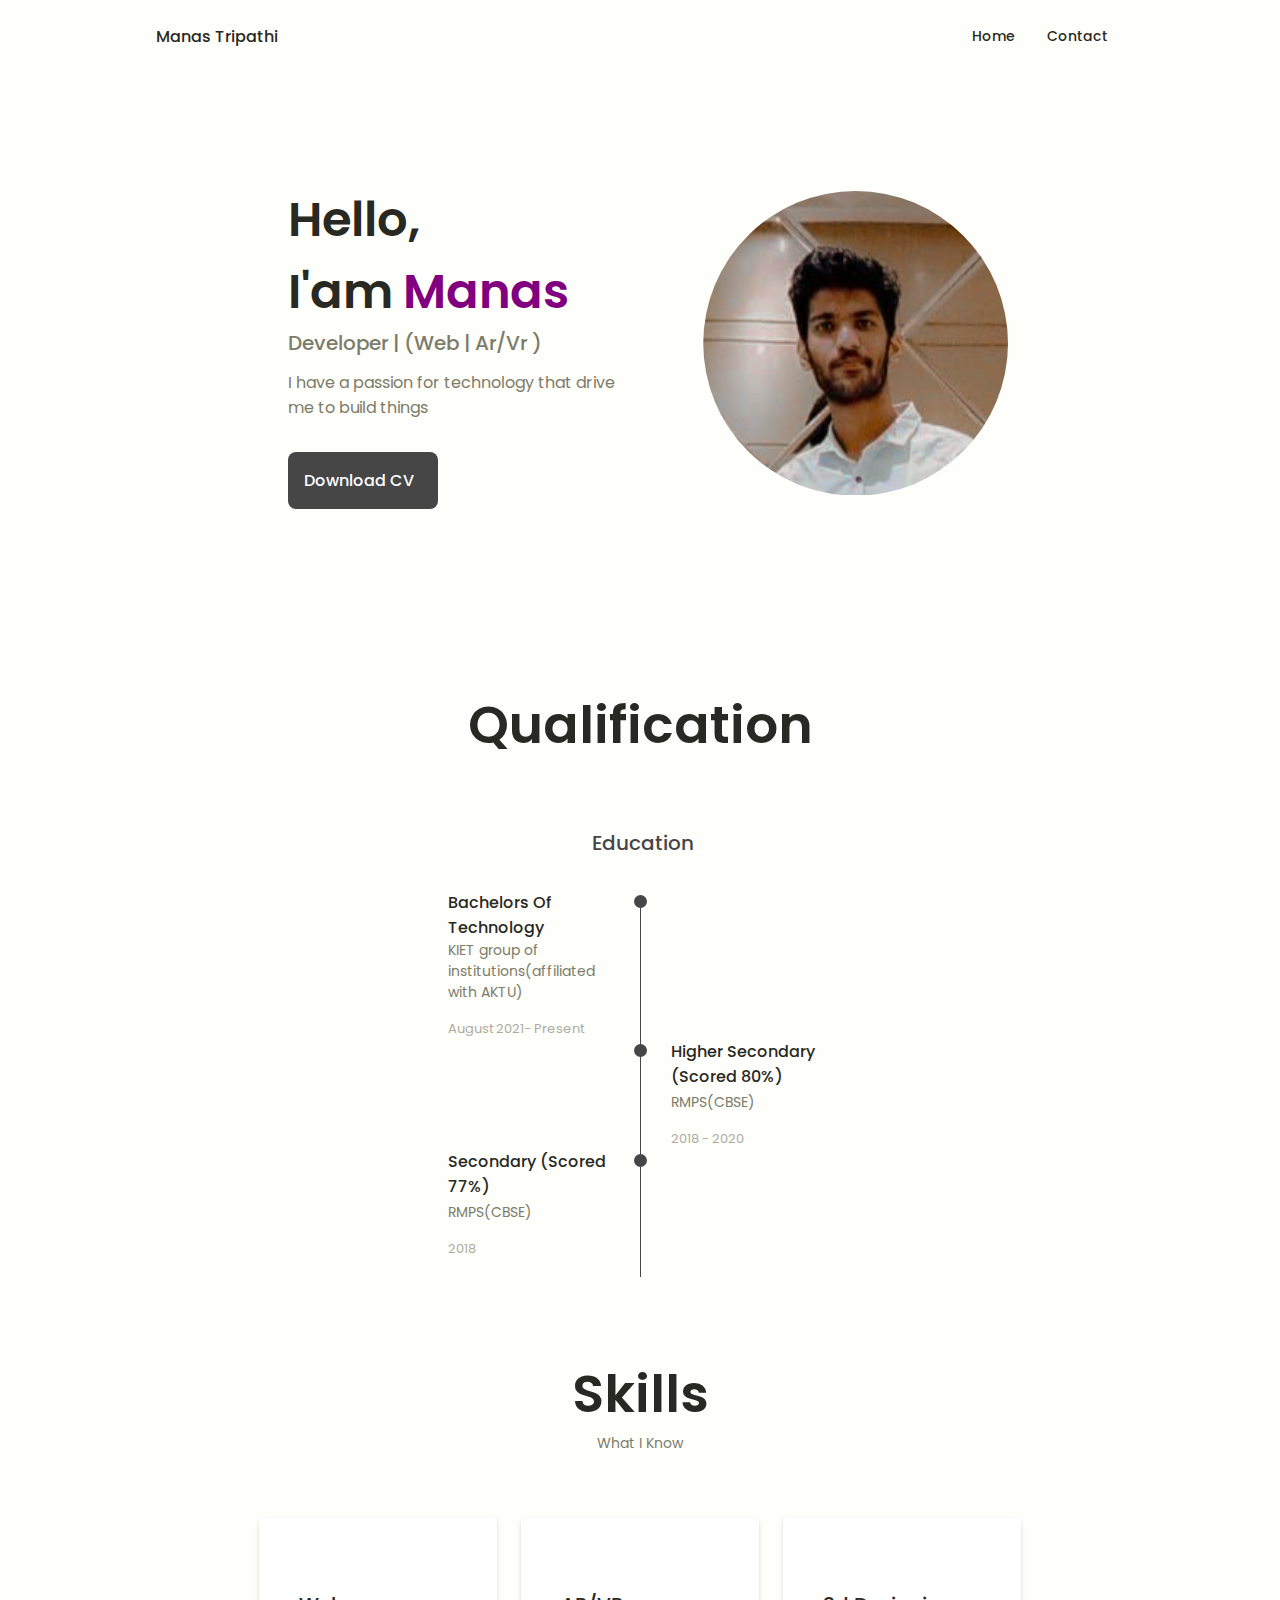
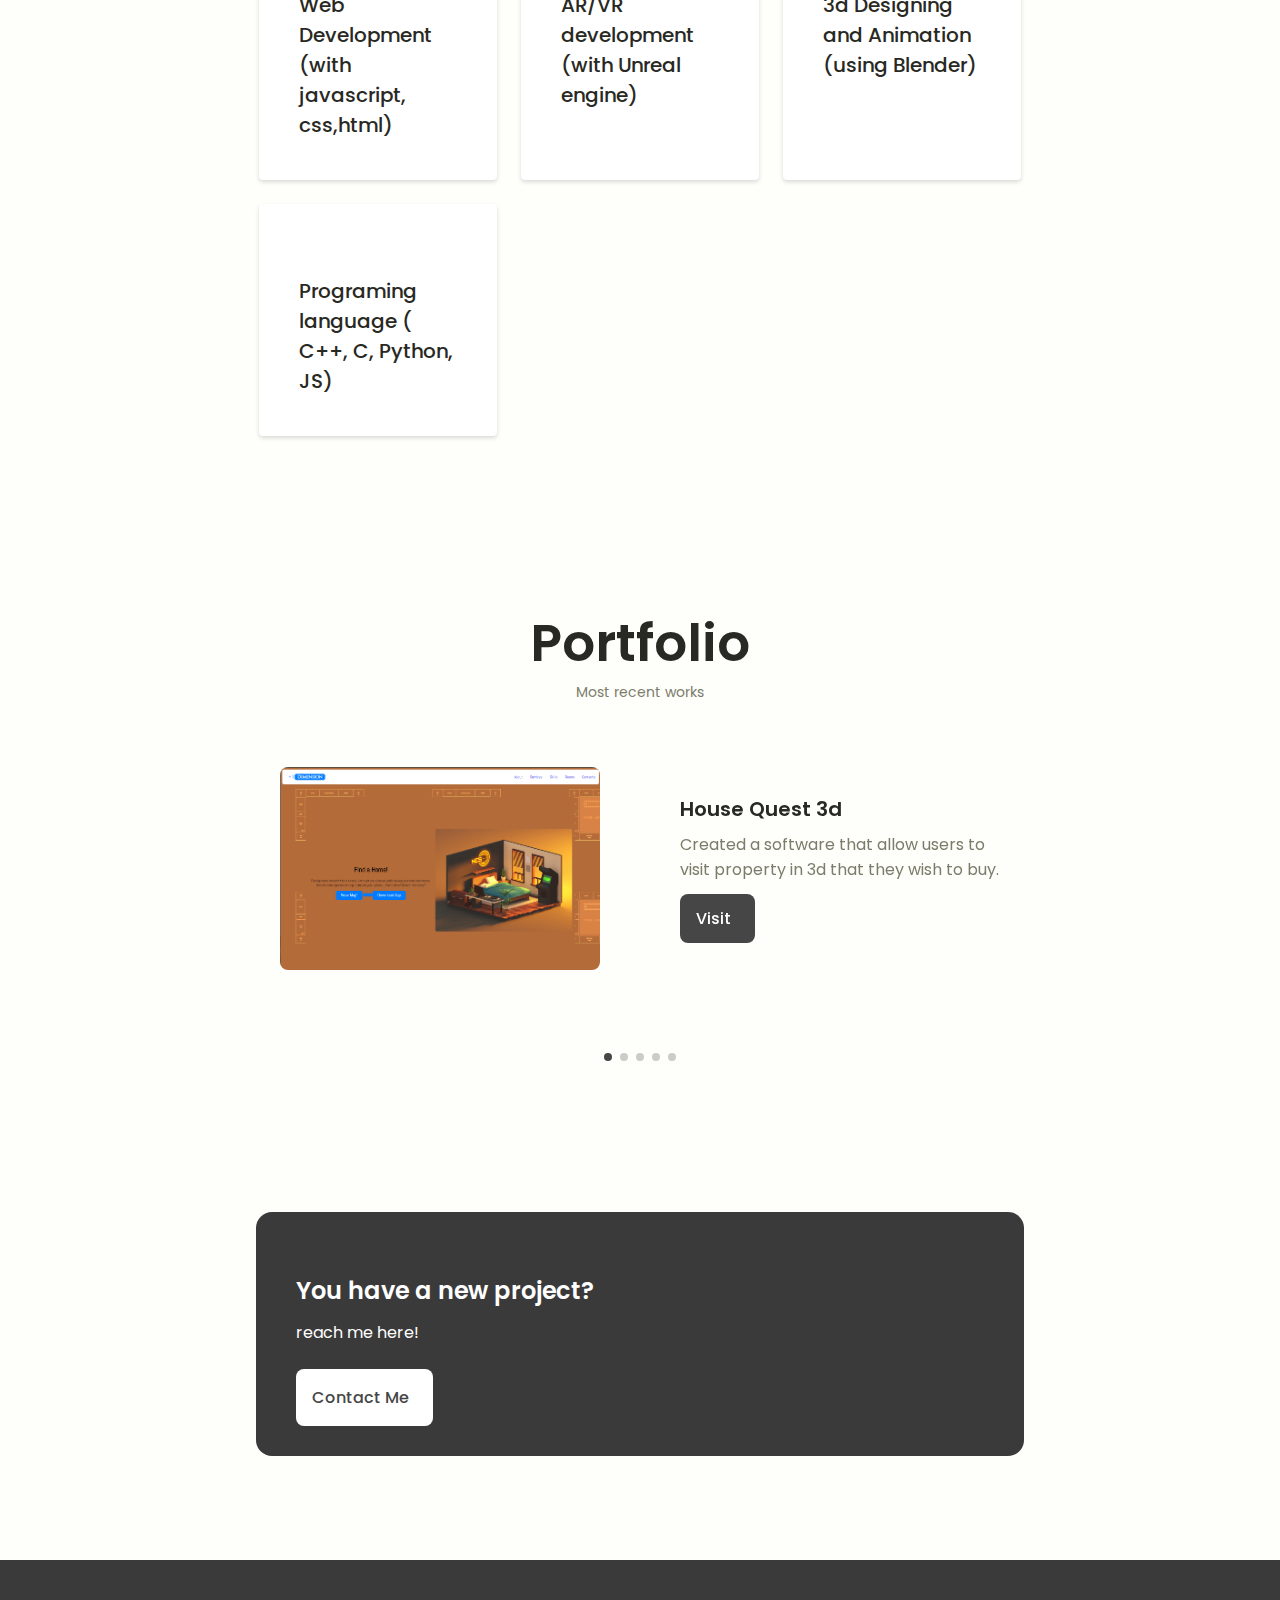
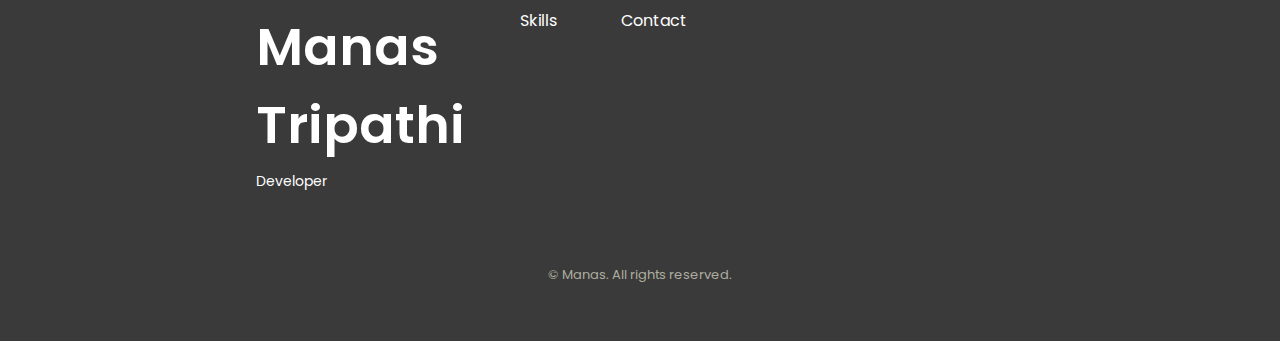
==== src/index.html @ 4e30db66 "Update index.html" ====
<!DOCTYPE html>
    <html lang="en">
    <head>
        <meta charset="UTF-8">
        <meta name="viewport" content="width=device-width, initial-scale=1.0">

        <!--==================== UNICONS ====================-->
        <link rel="stylesheet" href="https://unicons.iconscout.com/release/v4.0.0/css/line.css">
        
        <!--==================== SWIPER CSS ====================-->
        <link rel="stylesheet" href="./packages/css/swiper-bundle.min.css">
        
        <!--==================== CSS ====================-->
        <link rel="stylesheet" href="./packages/css/styles.css">

        <title>Manas </title>
    </head>
    <body>
        <!--==================== HEADER ====================-->
        <header class="header" id="header">
            <nav class="nav container">
                <a href="index.html" class="nav__logo">Manas Tripathi</a>
                <div class="nav__menu" id="nav-menu">
                    <ul class="nav__list grid">
                        <li class="nav__item">
                            <a href="index.html" class="nav__link">
                                <i class="uil uil-estate nav__icon"></i>Home
                            </a>
                        </li>
                        <!-- <li class="nav__item">
                            <a href="about.html" class="nav__link">
                                <i class="uil uil-user nav__icon"></i>About
                            </a>
                        </li> -->
                        <!-- <li class="nav__item">
                            <a href="#skills" class="nav__link">
                                <i class="uil uil-file-alt nav__icon"></i>Skills
                            </a>
                        </li> -->
                          <!-- <li class="nav__item">
                            <a href="index.html#services" class="nav__link">
                                <i class="uil uil-briefcase-alt nav__icon"></i>Skills
                            </a>
                        </li> -->
                        <!-- <li class="nav__item">
                            <a href="portfolio.html" class="nav__link">
                                <i class="uil uil-scenery nav__icon"></i>Portfolio                                
                            </a>
                        </li> -->
                        <li class="nav__item">
                            <a href="contact.html" class="nav__link">
                                <i class="uil uil-message nav__icon"></i>Contact                               
                            </a>
                        </li>
                    </ul>
                    <i class="uil uil-times nav__close" id="nav-close"></i>
                </div>
                <div class="nav__btns">
                    <!-- Theme change button -->

                    <i class="uil uil-moon change-theme" id="theme-button"></i>

                    <div class="nav__toggle" id="nav-toggle">
                        <i class="uil uil-apps"></i>
                    </div>
                </div>
            </nav>
        </header>

        <!--==================== MAIN ====================-->
        <main class="main">
            <!--==================== HOME ====================-->
            <section class="home section" id="home">
                <div class="home__container container grid">
                    <div class="home__content grid">
                        <div class="home__social">
                            <a href="https://in.linkedin.com/in/manastripathi-m" target="_blank" class="home__social-icon">
                                <i class="uil uil-linkedin-alt"></i>
                            </a>
                            <a href="mailto: manastripathi.m@gmail.com" target="_blank" class="home__social-icon">
                                <i class="uil uil-envelopes"></i>
                        
                            </a>
                            <!-- <a href="https://www.github.com" target="_blank" class="home__social-icon">
                                <i class="uil uil-github-alt"></i>
                            </a> -->
                        </div>

                        <div class="home__img">
                            <svg class="home__blob" viewBox="0 0 210 200" xmlns="http://www.w3.org/2000/svg" xmlns:xlink="http://www.w3.org/1999/xlink">
                                <mask id="mask0" mask-type="alpha">
                                    <!-- <path d="M190.312 36.4879C206.582 62.1187 201.309 102.826 182.328 134.186C163.346 165.547 
                                    130.807 187.559 100.226 186.353C69.6454 185.297 41.0228 161.023 21.7403 129.362C2.45775 
                                    97.8511 -7.48481 59.1033 6.67581 34.5279C20.9871 10.1032 59.7028 -0.149132 97.9666 
                                    0.00163737C136.23 0.303176 174.193 10.857 190.312 36.4879Z"/> -->
                             
                             <circle cx="110" cy="100" r="100" fill="black" mask="url(#myMask)" />
                                </mask>
                                <g mask="url(#mask0)">
                                    <path d="M190.312 36.4879C206.582 62.1187 201.309 102.826 182.328 134.186C163.346 
                                    165.547 130.807 187.559 100.226 186.353C69.6454 185.297 41.0228 161.023 21.7403 
                                    129.362C2.45775 97.8511 -7.48481 59.1033 6.67581 34.5279C20.9871 10.1032 59.7028 
                                    -0.149132 97.9666 0.00163737C136.23 0.303176 174.193 10.857 190.312 36.4879Z"/>
                                    <image class="home__blob-img" x="" xlink:href="packages/images/index.png"/>
                                </g>
                            </svg>
                        </div>

                        <div class="home__data">
                            <h1 class="home__title">Hello, <br>I'am <span class="purple">Manas</span> </h1>
                            <h3 class="home__subtitle">Developer | (Web | Ar/Vr )</h3>
                            <p class="home__description"> 
I have a passion for technology that drive me to build things
</p>
                            <!-- <a href="contact.html" class="button button--flex home__button">
                                Contact Me<i class="uil uil-message button__icon"></i>
                            </a> -->

                             <a download="" href="https://drive.google.com/file/d/1LPjIWQvHaZgqdD2-0uBYxpJ3vOvAZEfF/view?usp=sharing" target="_blank"  class="button button--flex">
                                Download CV<i class="uil uil-download-alt button__icon"></i>
                            </a>
                        </div>
                    </div>

                    <div class="home__scroll">
                        <a href="#qualification" class="home__scroll-button button--flex">
                            <!-- <i class="uil uil-mouse-alt home__scroll-mouse"></i> -->
                            <!-- <span class="home__scroll-name">Scroll Down</span> -->
                            <i class="uil uil-arrow-down home__scroll-arrow"></i>
                        </a>
                    </div>
                </div>
            </section>

            
              <!--==================== QUALIFICATION ====================-->
        <section class="qualification__section" id="qualification">
            <h2 class="section__title">Qualification</h2>
            <span class="section__subtitle"></span>

            <div class="qualification__container container">
                <div class="qualification__tabs">
                    <div class="qualification__button button--flex qualification__active" data-target='#education'>
                        <i class="uil uil-graduation-cap qualification__icon"></i>
                        Education
                    </div>

                    <!-- <div class="qualification__button button--flex" data-target="#work">
                        <i class="uil uil-briefcase-alt qualification__icon"></i>
                        Work
                    </div> -->
                </div>

                <div class="qualification__sections">
            <!--==================== QUALIFICATION CONTENT 1 ====================-->
            <div class="qualification__content qualification__active" data-content id="education">
             
               
            <!--==================== QUALIFICATION 3 ====================--> 
            <div class="qualification__data">
                <div>
                    <h3 class="qualification__title">Bachelors Of Technology </h3>
                    <!-- (CGPA 9.04) -->
                    <span class="qualification__subtitle">KIET group of institutions(affiliated with AKTU)</span>
                    <div class="qualification__calendar">
                       <i class="uil uil-calendar-alt"></i>
                       August 2021- Present
                    </div>
                </div>

                <div>
                    <span class="qualification__rounder"></span>
                    <span class="qualification__line"></span>
                </div>
            </div> 

             <!--==================== QUALIFICATION 2 ====================--> 
             <div class="qualification__data">
                <div></div>
                <div>
                   <span class="qualification__rounder"></span>
                   <span class="qualification__line"></span>
                </div>

                <div>
                    <h3 class="qualification__title">Higher Secondary (Scored 80%)</h3>
                    <span class="qualification__subtitle">RMPS(CBSE)</span>
                    <div class="qualification__calendar">
                       <i class="uil uil-calendar-alt"></i>
                       2018 - 2020
                    </div>
                </div>
            </div> 

             
                <!--==================== QUALIFICATION 1 ====================--> 
             <div class="qualification__data">
                 <div>
                     <h3 class="qualification__title">Secondary (Scored 77%)</h3>
                     <span class="qualification__subtitle">RMPS(CBSE)</span>
                     <div class="qualification__calendar">
                        <i class="uil uil-calendar-alt"></i>
                        2018
                     </div>
                 </div>

                 <div>
                     <span class="qualification__rounder"></span>
                     <span class="qualification__line"></span>
                 </div>
             </div>
           


            <!--==================== QUALIFICATION 4 ====================--> 
            <!-- <div class="qualification__data">
                <div></div>
                <div>
                    <span class="qualification__rounder"></span>
                 </div>

                <div>
                    <h3 class="qualification__title">Data Analyst Professional Certification</h3>
                    <span class="qualification__subtitle">Google | Coursera - Online</span>
                    <div class="qualification__calendar">
                       <i class="uil uil-calendar-alt"></i>
                       2021
                    </div>
                </div> -->

                
            </div>
            </div>
            
            <!--==================== QUALIFICATION CONTENT 2 ====================-->
            <!-- <div class="qualification__content" data-content id="work"> -->
             
                <!--==================== QUALIFICATION 1 ====================--> 
                <!-- <div class="qualification__data">
                   <div></div>
                   <div>
                      <span class="qualification__rounder"></span>
                      <span class="qualification__line"></span>
                   </div>
   
                   <div>
                       <h3 class="qualification__title">Website Content Writer</h3>
                       <span class="qualification__subtitle">Arora Broadcasting Pvt. Ltd. - New Delhi</span>
                       <div class="qualification__calendar">
                          <i class="uil uil-calendar-alt"></i>
                          November 2018 - January 2019
                       </div>
                   </div>
               </div> 
             -->
            
                <!--==================== QUALIFICATION 2 ====================--> 
                <!-- <div class="qualification__data">
                    <div>
                        <h3 class="qualification__title">Script Writer/Assistant Writer</h3>
                        <span class="qualification__subtitle"></span>
                        <div class="qualification__calendar">
                           <i class="uil uil-calendar-alt"></i>
                           July 2019 - June 2020
                        </div>
                    </div>
   
                    <div>
                        <span class="qualification__rounder"></span>
                        <span class="qualification__line"></span>
                    </div>
                </div>
                 -->
                <!--==================== QUALIFICATION 3 ====================--> 
                <!-- <div class="qualification__data">
                   <div></div>
                   <div>
                      <span class="qualification__rounder"></span>
                      <span class="qualification__line"></span>
                   </div>
   
                   <div>
                       <h3 class="qualification__title">Creative Writer/ Ast. Creative Head</h3>
                       <span class="qualification__subtitle">Visionary Studioz - Mumbai</span>
                       <div class="qualification__calendar">
                          <i class="uil uil-calendar-alt"></i>
                          April 2019 - June 2019
                       </div>
                   </div>
               </div>  -->
   
               <!--==================== QUALIFICATION 4 ====================--> 
               <!-- <div class="qualification__data">
                   <div>
                       <h3 class="qualification__title">Content Strategist</h3>
                       <span class="qualification__subtitle">Crowdera</span>
                       <div class="qualification__calendar">
                          <i class="uil uil-calendar-alt"></i>
                          2020 - Present
                       </div>
                   </div>
   
                   <div>
                       <span class="qualification__rounder"></span> -->
                       <!-- <span class="qualification__line"></span> -->
                   <!-- </div>
               </div> 
          
               </div> 
             
               </div>
            </div>
        </section> -->
      
        <!--==================== SERVICES ====================-->
        <section class="services section" id="services">
            <h2 class="section__title">Skills</h2>
            <span class="section__subtitle">What I Know</span>

            <div class="services__container container grid">
        <!--==================== SERVICES 1 ====================-->  
        <div class="services__content">
            <div>
                <i class="uil uil-copyright skills__icon"></i>
                <h3 class="services__title">Web Development (with javascript, css,html)<br></h3>
            </div>
            <!-- <span class="button button--flex button--small button--link services__button">
                View more
                <i class="uil uil-arrow-right button__icon"></i>
            </span>

            <div class="services__modal">
                <div class="services__modal-content">
                    <h4 class="services__modal-title">Data Analyst <br></h4>
                    <i class="uil uil-times services__modal-close"></i>

                    <ul class="services__modal-services grid">
                        <li class="services__modal-service">
                            <i class="uil uil-check-circle services__modal-icon"></i>
                            <p>I analize data systems.</p>
                        </li>

                        <li class="services__modal-service">
                            <i class="uil uil-check-circle services__modal-icon"></i>
                            <p>Automating information retrieval.</p>
                        </li>

                        <li class="services__modal-service">
                            <i class="uil uil-check-circle services__modal-icon"></i>
                            <p>Systematically applying statistical and logical techniques.</p>
                        </li>

                        <li class="services__modal-service">
                            <i class="uil uil-check-circle services__modal-icon"></i>
                            <p>Visualizing graphs, charts and preparing reports and dashboards.</p>
                        </li>
                    </ul>
                </div>
            </div> -->
        </div>  
        
        <!--==================== SERVICES 2 ====================--> 
        <div class="services__content">
            <div>
                <i class="uil uil-presentation-play skills__icon"></i>
                <h3 class="services__title">AR/VR development (with Unreal engine)<br> </h3>
            </div>
            <!-- <span class="button button--flex button--small button--link services__button">
                View more
                <i class="uil uil-arrow-right button__icon"></i>
            </span>

            <div class="services__modal">
                <div class="services__modal-content">
                    <h4 class="services__modal-title">Banker<br></h4>
                    <i class="uil uil-times services__modal-close"></i>

                    <ul class="services__modal-services grid">
                        <li class="services__modal-service">
                            <i class="uil uil-check-circle services__modal-icon"></i>
                            <p>Assiting both personal and commercial clients with financial questions and needs.</p>
                        </li>

                        <li class="services__modal-service">
                            <i class="uil uil-check-circle services__modal-icon"></i>
                            <p>Maintain customer acoounts and help resolve disputes.</p>
                        </li>

                        <li class="services__modal-service">
                            <i class="uil uil-check-circle services__modal-icon"></i>
                            <p>Refer customers to loan officers or other financial specialist.</p>
                        </li>

                        <li class="services__modal-service">
                            <i class="uil uil-check-circle services__modal-icon"></i>
                            <p>Systematically applying statistical and logical techniques.</p>
                        </li>
                    </ul>
                </div>
            </div> -->
        </div>  
        <!--==================== SERVICES 3 ====================--> 
        <div class="services__content">
            <div>
                <i class="uil uil-edit skills__icon"></i>
                <h3 class="services__title">3d Designing and Animation (using Blender)<br> </h3>
            </div>
            <!-- <span class="button button--flex button--small button--link services__button">
                View more
                <i class="uil uil-arrow-right button__icon"></i>
            </span>

            <div class="services__modal">
                <div class="services__modal-content">
                    <h4 class="services__modal-title">Banker<br></h4>
                    <i class="uil uil-times services__modal-close"></i>

                    <ul class="services__modal-services grid">
                        <li class="services__modal-service">
                            <i class="uil uil-check-circle services__modal-icon"></i>
                            <p>Assiting both personal and commercial clients with financial questions and needs.</p>
                        </li>

                        <li class="services__modal-service">
                            <i class="uil uil-check-circle services__modal-icon"></i>
                            <p>Maintain customer acoounts and help resolve disputes.</p>
                        </li>

                        <li class="services__modal-service">
                            <i class="uil uil-check-circle services__modal-icon"></i>
                            <p>Refer customers to loan officers or other financial specialist.</p>
                        </li>

                        <li class="services__modal-service">
                            <i class="uil uil-check-circle services__modal-icon"></i>
                            <p>Systematically applying statistical and logical techniques.</p>
                        </li>
                    </ul>
                </div>
            </div> -->
        </div>  
        <!--==================== SERVICES 4 ====================--> 
        <div class="services__content">
            <div>
                <i class="uil uil-analytics skills__icon"></i>
                <h3 class="services__title">Programing language ( C++, C, Python, JS) <br> </h3>
            </div>
            <!-- <span class="button button--flex button--small button--link services__button">
                View more
                <i class="uil uil-arrow-right button__icon"></i>
            </span>

            <div class="services__modal">
                <div class="services__modal-content">
                    <h4 class="services__modal-title">Analytical Skills<br></h4>
                    <i class="uil uil-times services__modal-close"></i>

                    <ul class="services__modal-services grid">
                        <li class="services__modal-service">
                            <i class="uil uil-check-circle services__modal-icon"></i>
                            <p>Assiting both personal and commercial clients with financial questions and needs.</p>
                        </li>

                        <li class="services__modal-service">
                            <i class="uil uil-check-circle services__modal-icon"></i>
                            <p>Maintain customer acoounts and help resolve disputes.</p>
                        </li>

                        <li class="services__modal-service">
                            <i class="uil uil-check-circle services__modal-icon"></i>
                            <p>Refer customers to loan officers or other financial specialist.</p>
                        </li>

                        <li class="services__modal-service">
                            <i class="uil uil-check-circle services__modal-icon"></i>
                            <p>Systematically applying statistical and logical techniques.</p>
                        </li>
                    </ul>
                </div>
            </div> -->
        </div>  
      
       
        </div>
        </section>
        <!--==================== PORTFOLIO ====================-->
        <section class="portfolio section" id="portfolio">

            <h2 class="section__title">Portfolio</h2>
            <span class="section__subtitle">Most recent works</span>

            <div class="portfolio__container container swiper-container">
                <div class="swiper-wrapper">
        <!--==================== PORTFOLIO 1 ====================-->
        
            <div class="portfolio__content grid swiper-slide">
                <img src="./packages/images/portfolio1.jpg" alt="" class="portfolio__img">

                <div class="portfolio_">
                    <h3 class="portfolio__title">House Quest 3d</h3>
                    <p class="portfolio__description">Created a software that allow users to visit property in 3d that they wish to buy.</p>
                    <!-- <a href="portfolio.html#portfolio1" class="button button--flex button--small portfolio__button"> -->
                    <a href="https://plus-one-dimension.web.app/" class="button button--flex button--small portfolio__button">
                        Visit 
                        <i class="uil uil-arrow-right button__icon"></i>
                    </a>
                </div>
            </div>

            <!--==================== PORTFOLIO 2 ====================-->
        
            <div class="portfolio__content grid swiper-slide">
                <img src="./packages/images/portfolio2.png" alt="" class="portfolio__img">

                <div class="portfolio_">
                    <h3 class="portfolio__title">Mega site</h3>
                    <p class="portfolio__description">A E-commerce platform made with react that have all major funtionality.</p>
                    <a href="https://fir-b9562.web.app/" class="button button--flex button--small portfolio__button">
                        Visit
                        <i class="uil uil-arrow-right button__icon"></i>
                    </a>
                </div>
            </div>

            <!--==================== PORTFOLIO 3 ====================-->
        
            <div class="portfolio__content grid swiper-slide">
                <img src="./packages/images/portfolio3.png" alt="" class="portfolio__img">

                <div class="portfolio_">
                    <h3 class="portfolio__title">BirdEye(Drone design)</h3>
                    <p class="portfolio__description">Designed a drone that can detect landmine using lidar technology for army.</p>
                    <!-- <a href="portfolio.html#portfolio3" class="button button--flex button--small portfolio__button">
                        Know more
                        <i class="uil uil-arrow-right button__icon"></i> -->
                    </a>
                </div>
            </div>
                    <!--==================== PORTFOLIO 4 ====================-->
        
            <div class="portfolio__content grid swiper-slide">
                <img src="https://m.gjcdn.net/game-thumbnail/500/884049-crop208_99_1686_930-ra5xehiq-v4.webp" alt="" class="portfolio__img">

                <div class="portfolio_">
                    <h3 class="portfolio__title">Virtual Tour of Mahakumbh</h3>
                    <p class="portfolio__description">Mahakumbh-Odyssey is an Unreal Engine game offering an immersive journey through the vibrant Mahakumbh festival.</p>
                    <a href="https://manastripathi.itch.io/mahakumbh-odyssey" class="button button--flex button--small portfolio__button">
                        Download
                        <i class="uil uil-arrow-right button__icon"></i>
                    </a>
                </div>
            </div>

            <!--==================== PORTFOLIO 5 ====================-->
        
            <div class="portfolio__content grid swiper-slide">
                <img src="./packages/images/portfolio5.png" alt="" class="portfolio__img">

                <div class="portfolio_">
                    <h3 class="portfolio__title">SELECT PREFERENCE(ERP PORTAL)</h3>
                    <p class="portfolio__description">A portal that can be used by institutes to divide work load among teachers and assign them subjects according to their review. </p>
                    <a href="https://selectpreference.web.app/" class="button button--flex button--small portfolio__button">
                        Visit
                        <i class="uil uil-arrow-right button__icon"></i>
                    </a>
                </div>
            </div>

            <!--==================== PORTFOLIO 6 ====================-->
        
            <!-- <div class="portfolio__content grid swiper-slide">
                <img src="https://cdn.apnnews.com/wp-content/themes/blognews/images/logo.png" alt="" class="portfolio__img">

                <div class="portfolio_">
                    <h3 class="portfolio__title">Published & Featured</h3>
                    <p class="portfolio__description"></p>
                    <a href="portfolio.html#portfolio6" class="button button--flex button--small portfolio__button">
                        Know more
                        <i class="uil uil-arrow-right button__icon"></i>
                    </a>
                </div>
            </div>-->

                </div> 

            <!-- add arrows-->
            <div class="swiper-button-next">
                <i class="uil uil-angle-right-b swiper-portfolio-icon"></i>
            </div>

            <div class="swiper-button-prev">
                <i class="uil uil-angle-left-b swiper-portfolio-icon"></i>
            </div>

            <!-- Add Pagination -->
            <div class="swiper-pagination"></div>
            
        
        </div>

        </section>

        <!--==================== PROJECT IN MIND ====================-->
        <section class="project section">

            <div class="project__bg">
                <div class="project__container container grid">
                    <div class="project__data">
                        <h2 class="project__title">You have a new project?</h2>
                        <p class="project__description">reach me here! 
</p>
                        <a href="contact.html" class="button button--flex button--white">Contact Me
                            <i class="uil uil-message project__icon button__icon"></i>
                        </a>
                    </div>
                    <!-- <img src="assets/img/project.png" alt="" class="project__img"> -->
                </div>
            </div>

        </section>


                <!--Add pagination-->
                <div class="swiper-pagination swiper-pagination-testimonial"></div>
            </div>
            </section>

       

    <!--==================== FOOTER ====================-->
    <footer class="footer">
        <div class="footer__bg">
            <div class="footer__container container grid">
                <div>
                    <h1 class="footer__title">Manas Tripathi</h1>
                    <span class="footer__subtitle">Developer</span>
                </div>

                <ul class="footer__links">
                    <li>
                        <a href="index.html#services" class="footer__link">Skills</a>
                    </li>
                    <li>
                        <!-- <a href="#portfolio" class="footer__link">Portfolio</a> -->
                    </li>
                    <li>
                        <a href="contact.html" class="footer__link">Contact</a>
                    </li>
                </ul>

                <div class="footer__socials">
                    <a href="https://www.linkedin.com/in/manastripathi-m/" target="_blank" class="footer__social">
                        <i class="uil uil-linkedin"></i>
                    </a>
                    <a href="" target="_blank" class="footer__social">
                        <i class="uil uil-instagram"></i>
                    </a>
                    <a href="mailto: manastripathi.m@gmail.com" target="_blank" class="footer__social">
                        <i class="uil uil-envelopes"></i>
                    </a>
                </div>
            </div>
            <p class="footer__copy">&#169; Manas. All rights reserved.</p>
        </div>
    </footer>

    <!--==================== SCROLL TOP ====================-->
    <a href="#" class="scrollup" id="scroll-up">
        <i class="uil uil-arrow-up scrollup__icon"></i>
    </a>
    

    <!--==================== SWIPER JS ====================-->
    <script src="./packages/js/swiper-bundle.min.js"></script>

    <!--==================== MAIN JS ====================-->
    <script src="./packages/js/main.js"></script>
</body>

</html>
---- src/packages/css/styles.css ----
/* ==================== GOOGLE FONTS ====================*/
@import url("https://fonts.googleapis.com/css2?family=Poppins:wght@400;500;600&display=swap");

/*==================== VARIABLES CSS ====================*/
:root {
  --header-height: 3rem;

  /*========== Colors ==========*/
  /* Change favorite color */
  --hue-color: 60; /*Purple 250 - Green 142 - Blue 230 - Pink 340*/

  /* HSL color mode */
  /* --first-color: hsl(var(--hue-color), 69%, 61%);
  --first-color-second: hsl(var(--hue-color), 69%, 61%);
  --first-color-alt: hsl(var(--hue-color), 57%, 53%);
  --first-color-lighter: hsl(var(--hue-color), 92%, 85%);
  --title-color: hsl(var(--hue-color), 8%, 15%);
  --text-color: hsl(var(--hue-color), 8%, 45%);
  --text-color-light: hsl(var(--hue-color), 8%, 65%);
  --input-color: hsl(var(--hue-color), 70%, 96%);
  --body-color: hsl(var(--hue-color), 60%, 99%);
  --container-color: #fff;
  --scroll-bar-color: hsl(var(--hue-color), 12%, 90%);
  --scroll-thumb-color: hsl(var(--hue-color), 12%, 80%); */

  --first-color: #464646;
  /* --first-color: #0099ff; */
  --first-color-second: #3a3a3a;
  --first-color-alt: hsl(var(--hue-color), 57%, 53%);
  --first-color-lighter: hsl(var(--hue-color), 92%, 85%);
  --title-color: hsl(var(--hue-color), 8%, 15%);
  --text-color: hsl(var(--hue-color), 8%, 45%);
  --text-color-light: hsl(var(--hue-color), 8%, 65%);
  --input-color: hsl(var(--hue-color), 70%, 96%);
  --body-color: hsl(var(--hue-color), 60%, 99%);
  --container-color: #fff;
  --scroll-bar-color: hsl(var(--hue-color), 12%, 90%);
  --scroll-thumb-color: hsl(var(--hue-color), 12%, 80%);

  /*========== Font and typography ==========*/
  --body-font: "Poppins", sans-serif;

  /* .5rem = 8px, 1rem = 16px, 1.5rem = 24px ... */
  --big-font-size: 2rem;
  --h1-font-size: 1.5rem;
  --h2-font-size: 1.25rem;
  --h3-font-size: 1.125rem;
  --normal-font-size: 0.938rem;
  --small-font-size: 0.813rem;
  --smaller-font-size: 0.75rem;

  /*========== Font weight ==========*/
  --font-medium: 500;
  --font-semi-bold: 600;

  /*========== Margenes Bottom ==========*/
  /* .25rem = 4px, .5rem = 8px, .75rem = 12px ... */
  --mb-0-25: 0.25rem;
  --mb-0-5: 0.5rem;
  --mb-0-75: 0.75rem;
  --mb-1: 1rem;
  --mb-1-5: 1.5rem;
  --mb-2: 2rem;
  --mb-2-5: 2.5rem;
  --mb-3: 3rem;

  /*========== z index ==========*/
  --z-tooltip: 10;
  --z-fixed: 100;
  --z-modal: 1000;
}

/* Font size for large devices */
@media screen and (min-width: 968px) {
  :root {
    --big-font-size: 3rem;
    --h1-font-size: 3.25rem;
    --h2-font-size: 1.5rem;
    --h3-font-size: 1.25rem;
    --normal-font-size: 1rem;
    --small-font-size: 0.875rem;
    --smaller-font-size: 0.813rem;
  }
}

/*========== Variables Dark theme ==========*/
body.dark-theme {
  /* HSL color mode */
  --first-color-second: hsl(var(--hue-color), 30%, 8%);
  --title-color: hsl(var(--hue-color), 8%, 95%);
  --text-color: hsl(var(--hue-color), 8%, 45%);
  --text-color-light: hsl(var(--hue-color), 8%, 75%);
  --input-color: hsl(var(--hue-color), 29%, 16%);
  --body-color: hsl(var(--hue-color), 28%, 12%);
  --container-color: hsl(var(--hue-color), 29%, 16%);
  --scroll-bar-color: hsl(var(--hue-color), 12%, 48%);
  --scroll-thumb-color: hsl(var(--hue-color), 12%, 36%);
}

/*========== Button Dark/Light ==========*/
.nav__btns {
  display: flex;
  align-items: center;
}

.change-theme {
  font-size: 1.25rem;
  color: var(--title-color);
  margin-right: var(--mb-1);
  cursor: pointer;
}

.change-theme:hover {
  color: var(--first-color);
}

/*==================== BASE ====================*/

* {
  box-sizing: border-box;
  padding: 0;
  margin: 0;
}

html {
  scroll-behavior: smooth;
}

body {
  margin: 0 0 var(--header-height) 0;
  font-family: var(--body-font);
  font-size: var(--normal-font-size);
  background-color: var(--body-color);
  color: var(--text-color);
}

h1,
h2,
h3,
h4 {
  color: var(--title-color);
  font-weight: var(--font-semi-bold);
}

ul {
  list-style: none;
}

a {
  text-decoration: none;
}

img {
  width: 100%;
  height: auto;
}

/*==================== REUSABLE CSS CLASSES ====================*/
.section {
  padding: 2rem 0 4rem;
  margin-bottom: 40px;
}

.section__title {
  font-size: var(--h1-font-size);
}

.section__subtitle {
  display: block;
  font-size: var(--small-font-size);
  margin-bottom: var(--mb-2);
}

.section__title,
.section__subtitle {
  text-align: center;
}

/*==================== LAYOUT ====================*/

.container {
  max-width: 768px;
  margin-left: var(--mb-1-5);
  margin-right: var(--mb-1-5);
}

.grid {
  display: grid;
  gap: 1.5rem;
}

.header {
  width: 100%;
  position: fixed;
  bottom: 0;
  left: 0;
  z-index: var(--z-fixed);
  background-color: var(--body-color);
}

/*==================== NAV ====================*/
.nav {
  max-width: 968px;
  height: var(--header-height);
  display: flex;
  justify-content: space-between;
  align-items: center;
}

.nav__logo,
.nav__toggle {
  color: var(--title-color);
  font-weight: var(--font-medium);
}

.nav__logo:hover {
  color: var(--first-color);
}

.nav__toggle {
  font-size: 1.1rem;
  cursor: pointer;
}

.nav__toggle:hover {
  color: var(--first-color);
}

@media screen and (max-width: 767px) {
  .nav__menu {
    position: fixed;
    bottom: -100%;
    left: 0;
    width: 100%;
    background-color: var(--body-color);
    padding: 2rem 1.5rem 4rem;
    box-shadow: 0 -1px 4px rgba(0, 0, 0, 0.15);
    border-radius: 1.5rem 1.5rem 0 0;
    transition: 0.3s;
  }
}

.nav__list {
  grid-template-columns: repeat(3, 1fr);
  gap: 2rem;
}
.nav__link {
  display: flex;
  flex-direction: column;
  align-items: center;
  font-size: var(--small-font-size);
  color: var(--title-color);
  font-weight: var(--font-medium);
}

.nav__link:hover {
  color: var(--first-color);
}

.nav__icon {
  font-size: 1.2rem;
}

.nav__close {
  position: absolute;
  right: 1.3rem;
  bottom: 0.5rem;
  font-size: 1.5rem;
  cursor: pointer;
  color: var(--first-color);
}

.nav__close:hover {
  color: var(--first-color-alt);
}

/* show menu */
.show-menu {
  bottom: 0;
}

/* Active link */
.active-link {
  color: var(--first-color);
}

/* Change background header */
.scroll-header {
  box-shadow: 0 -1px 4px rgba(0, 0, 0, 0.15);
}

/*==================== HOME ====================*/

.home__container {
  gap: 1rem;
}

.home__content {
  grid-template-columns: 0.5fr 3fr;
  padding-top: 3.5rem;
  align-items: center;
}

.home__social {
  display: grid;
  grid-template-columns: max-content;
  row-gap: 1rem;
}

.home__social-icon {
  font-size: 1.25rem;
  color: var(--first-color);
}

.home__social-icon:hover {
  color: var(--first-color-alt);
}

.home__blob {
  width: 200px;
  fill: var(--first-color);
}

.home__blob-img {
  width: 220px;
}

.home__data {
  grid-column: 1/3;
}

.home__title {
  font-size: var(--big-font-size);
}

.home__subtitle {
  font-size: var(--h3-font-size);
  color: var(--text-color);
  font-weight: var(--font-medium);
  margin-bottom: var(--mb-0-75);
}

.home__description {
  margin-bottom: var(--mb-2);
}

.home__scroll {
  display: none;
}

.home__scroll-button {
  color: var(--first-color);
  transition: 0.3s;
}

.home__scroll-button:hover {
  transform: translateY(0.25rem);
}

.home__scroll-mouse {
  font-size: 2rem;
}

.home__scroll-name {
  font-size: var(--small-font-size);
  color: var(--title-color);
  font-weight: var(--font-medium);
  margin-right: var(--mb-0-25);
}

.home__scroll-arrow {
  font-size: 1.25rem;
}
/*==================== BUTTONS ====================*/

.button {
  display: inline-block;
  background-color: var(--first-color);
  color: #ffff;
  padding: 1rem;
  border-radius: 0.5rem;
  font-weight: var(--font-medium);
}

.button:hover {
  background-color: var(--first-color-alt);
}

.button__icon {
  font-size: 1.2rem;
  margin-left: var(--mb-0-5);
  transition: 0.3s;
}

.button--white {
  background-color: #fff;
  color: var(--first-color);
}

.button--white:hover {
  background-color: #fff;
}

.button--flex {
  display: inline-flex;
  align-items: center;
  transition: 0.3s;
}

.button--small {
  padding: 0.75rem 1rem;
}

.button--link {
  padding: 0;
  background-color: transparent;
  color: var(--first-color);
}

.button--link:hover {
  background-color: transparent;
  color: var(--first-color-alt);
}

/*==================== ABOUT ====================*/
.about__img {
  margin: 40px;
  width: 200px;
  border-radius: 0.5rem;
  justify-self: center;
  align-items: center;
}

.custom__img {
  width: 200px;
  float: left;
  border-radius: 10px;
  margin: auto 40px;
}

.about_mixologist {
  font-size: large;
}
.about__vid {
  /* margin: 40px; */
  margin: 20px 20px auto auto;
  /* width: 200px; */
  border-radius: 0.5rem;
  /* justify-self: center;
  align-items: center; */
}

.about__description {
  text-align: center;
  margin-bottom: var(--mb-2-5);
  padding-left: 60px;
}

.about__info {
  display: flex;
  justify-content: space-evenly;
  margin-bottom: var(--mb-2-5);
}

.about__info-title {
  font-size: var(--h2-font-size);
  font-weight: var(--font-semi-bold);
  color: var(--title-color);
}

.about__info-name {
  font-size: var(--smaller-font-size);
}

.about__info-title,
.about__info-name {
  display: block;
  text-align: center;
}

.about__buttons {
  display: flex;
  justify-content: center;
}

/*==================== SKILLS ====================*/

.skills__container {
  row-gap: 0;
}

.skills__header {
  display: flex;
  align-items: center;
  margin-bottom: var(--mb-2-5);
  cursor: pointer;
}

.skills__icon,
.skills__arrow {
  font-size: 2rem;
  color: var(--first-color);
}

.skills__icon {
  margin-right: var(--mb-0-75);
}

.skills__title {
  font-size: var(--h3-font-size);
}

.skills__subtitle {
  font-size: var(--small-font-size);
  color: var(--text-color-light);
}

.skills__arrow {
  margin-left: auto;
  transition: 0.4s;
}

.skills__list {
  row-gap: 1.5rem;
  padding-left: 2.7rem;
}

.skills__titles {
  display: flex;
  justify-content: space-between;
  margin-bottom: var(--mb-0-5);
}

.skills__name {
  font-size: var(--normal-font-size);
  font-weight: var(--font-medium);
}

.skills__bar,
.skills__percentage {
  height: 5px;
  border-radius: 0.25rem;
}

.skills__bar {
  background-color: var(--first-color-lighter);
}

.skills__percentage {
  display: block;
  background-color: var(--first-color);
}

.skills__html {
  width: 90%;
}

.skills__css {
  width: 80%;
}

.skills__js {
  width: 60%;
}

.skills__wordpress {
  width: 70%;
}

.skills__python {
  width: 60%;
}

.skills__tab {
  width: 70%;
}

.skills__sql {
  width: 50%;
}

.skills__google {
  width: 70%;
}

.skills__bank {
  width: 80%;
}

.skills__google {
  width: 70%;
}

.skills__counter {
  width: 80%;
}

.skills__office {
  width: 90%;
}

.skills__close .skills__list {
  height: 0;
  overflow: hidden;
}

.skills__open .skills__list {
  height: max-content;
  margin-bottom: var(--mb-2-5);
}

.skills__open .skills__arrow {
  transform: rotate(-180deg);
}

/*==================== QUALIFICATION ====================*/
.qualification__tabs {
  display: flex;
  justify-content: space-evenly;
  margin-bottom: var(--mb-2);
}

.qualification__button {
  font-size: var(--h3-font-size);
  font-weight: var(--font-medium);
  cursor: pointer;
}

.qualification__button:hover {
  color: var(--first-color);
}

.qualification__icon {
  font-size: 1.8rem;
  margin-right: var(--mb-0-25);
}

.qualification__data {
  display: grid;
  grid-template-columns: 1fr max-content 1fr;
  column-gap: 1.5rem;
}

.qualification__title {
  font-size: var(--normal-font-size);
  font-weight: var(--font-medium);
}

.qualification__subtitle {
  display: inline-block;
  font-size: var(--small-font-size);
  margin-bottom: var(--mb-1);
}

.qualification__calendar {
  font-size: var(--smaller-font-size);
  color: var(--text-color-light);
  /* margin-bottom: var(--mb-1) */
}

.qualification__rounder {
  display: inline-block;
  width: 13px;
  height: 13px;
  background-color: var(--first-color);
  border-radius: 50%;
}

.qualification__line {
  display: block;
  width: 1px;
  height: 100%;
  background-color: var(--first-color);
  transform: translate(6px, -7px);
}

.qualification__content[data-content] {
  display: none;
}

.qualification__active[data-content] {
  display: block;
}

.qualification__button.qualification__active {
  color: var(--first-color);
}

/*==================== SERVICES ====================*/
.services__container {
  gap: 1.5rem;
  grid-template-columns: repeat(2, 1fr);
}

.services__content {
  position: relative;
  background-color: var(--container-color);
  /* padding: 3.5rem 0.5rem 1.25rem 1.5rem; */
  border-radius: 0.25rem;
  box-shadow: 0 2px 4px rgba(0, 0, 0, 0.15);
  transition: 0.3s;
}

.services__content:hover {
  box-shadow: 0 4px 8px rgba(0, 0, 0, 0.3);
}

.services__icon {
  display: block;
  font-size: 1.5rem;
  color: var(--first-color);
  margin-bottom: var(--mb-1);
}

.services__title {
  font-size: var(--h3-font-size);
  margin-bottom: var(--mb-1);
  font-weight: var(--font-medium);
}

.services__button {
  cursor: pointer;
  font-size: var(--small-font-size);
}

.services__button:hover .button__icon {
  transform: translateX(0.25rem);
}

.services__modal {
  position: fixed;
  top: 0;
  left: 0;
  right: 0;
  bottom: 0;
  background-color: rgba(0, 0, 0, 0.5);
  display: flex;
  align-items: center;
  justify-content: center;
  padding: 0 1rem;
  z-index: var(--z-modal);
  opacity: 0;
  visibility: hidden;
  transition: 0.3s;
}

.services__modal-content {
  position: relative;
  background-color: var(--container-color);
  padding: 1.5rem;
  border-radius: 0.5rem;
}

.services__modal-services {
  row-gap: 1rem;
}

.services__modal-service {
  display: flex;
}

.services__modal-title {
  font-size: var(--h3-font-size);
  font-weight: var(--font-medium);
  margin-bottom: var(--mb-1-5);
}

.services__modal-close {
  position: absolute;
  top: 1rem;
  right: 1rem;
  font-size: 1.5rem;
  color: var(--first-color);
  cursor: pointer;
}

.services__modal-icon {
  color: var(--first-color);
  margin-right: var(--mb-0-25);
}

/* Active Modal */
.active-modal {
  opacity: 1;
  visibility: visible;
}

/*==================== PORTFOLIO ====================*/

.portfolio__headings {
  text-align: center;
}

.portfolio__container {
  overflow: initial;
}

.portfolio__content {
  padding: 0 1.5rem;
}

.portfolio__img {
  width: 265px;
  border-radius: 0.5rem;
  justify-self: center;
  /* padding-left: -300px; */
}

.portfolio__linkimg {
  width: 155px;
  border-radius: 0.5rem;
  justify-self: center;
}

.portfolio__title {
  font-size: var(--h3-font-size);
  margin-bottom: var(--mb-0-5);
}

.portfolio__description {
  margin-bottom: var(--mb-0-75);
}

.portfolio__button:hover .button__icon {
  transform: translateX(0.25rem);
}

.swiper-button-prev::after,
.swiper-button-next::after {
  content: "";
}

.swiper-portfolio-icon {
  font-size: 2rem;
  color: var(--first-color);
}

.swiper-button-prev {
  left: -0.5rem;
}

.swiper-button-next {
  right: -0.5rem;
}

.swiper-container-horizontal > .swiper-pagination-bullets {
  bottom: -2.5rem;
}

.swiper-pagination-bullet-active {
  background-color: var(--first-color);
}

.swiper-button-prev,
.swiper-button-next,
.swiper-pagination-bullet {
  outline: none;
}
/*==================== PROJECT IN MIND ====================*/
.project {
  text-align: center;
}

.project__bg {
  background-color: var(--first-color-second);
  padding-top: 3rem;
}

.project__title {
  font-size: var(--h2-font-size);
  margin-bottom: var(--mb-0-75);
}

.project__description {
  margin-bottom: var(--mb-1-5);
}

.project__title,
.project__description {
  color: #fff;
}

.project__img {
  width: 232px;
  justify-self: center;
}

/*==================== TESTIMONIAL ====================*/
.testimonial__data,
.testimonial__header {
  display: flex;
}

.testimonial__data {
  justify-content: space-between;
  margin-bottom: var(--mb-1);
}

.testimonial__img {
  width: 60px;
  height: 60px;
  border-radius: 50%;
  margin-right: var(--mb-0-75);
}

.testimonial__name {
  font-size: var(--h3-font-size);
  font-weight: var(--font-medium);
}

.testimonial__client {
  font-size: var(--small-font-size);
  color: var(--text-color-light);
}

.testimonial__description {
  margin-bottom: var(--mb-2-5);
}

.testimonial__icon-star {
  color: var(--first-color);
}

.swiper-container .swiper-pagination-testimonial {
  bottom: 0;
}

/*==================== CONTACT ME ====================*/
.contact__container {
  row-gap: 3rem;
}

.contact__information {
  display: flex;
  margin-bottom: var(--mb-2);
}

.contact__icon {
  font-size: 1.5rem;
  color: var(--first-color);
  margin-right: var(--mb-0-75);
}

.content__title {
  font-size: var(--h3-font-size);
  font-weight: var(--font-medium);
}

.contact__subtitle {
  font-size: var(--small-font-size);
  color: var(--text-color-light);
}

.contact__content {
  background-color: var(--input-color);
  border-radius: 0.5rem;
  padding: 0.75rem 1rem 0.25rem;
}

.contact__label {
  font-size: var(--smaller-font-size);
  color: var(--title-color);
}

.contact__input {
  width: 100%;
  background-color: var(--input-color);
  color: var(--text-color);
  font-family: var(--body-font);
  font-size: var(--normal-font-size);
  border: none;
  outline: none;
  padding: 0.25rem 0.5rem 0.5rem 0;
}

/*==================== FOOTER ====================*/
.footer {
  padding-top: 2rem;
}

.footer__container {
  row-gap: 3.5rem;
}

.footer__bg {
  background-color: var(--first-color-second);
  padding: 2rem 0 3rem;
}

.footer__title {
  font-size: var(--h1-font-size);
  margin-bottom: var(--mb-0-25);
}

.footer__subtitle {
  font-size: var(--small-font-size);
}

.footer__links {
  display: flex;
  flex-direction: column;
  row-gap: 1.5rem;
}

.footer__link:hover {
  color: var(--first-color-lighter);
}

.footer__social {
  font-size: 1.25rem;
  margin-right: var(--mb-1-5);
}

.footer__social:hover {
  color: var(--first-color-lighter);
}

.footer__copy {
  font-size: var(--smaller-font-size);
  text-align: center;
  color: var(--text-color-light);
  margin-top: var(--mb-3);
}

.footer__title,
.footer__subtitle,
.footer__link,
.footer__social {
  color: #fff;
}

/*========== SCROLL UP ==========*/
.scrollup {
  position: fixed;
  right: 1rem;
  bottom: -20%;
  background-color: var(--first-color);
  opacity: 0.8;
  padding: 0 0.3rem;
  border-radius: 0.4rem;
  z-index: var(--z-tooltip);
  transition: 0.4s;
}

.scrollup:hover {
  background-color: var(--first-color-alt);
}

.scrollup__icon {
  font-size: 1.5rem;
  color: #fff;
}

/* Show scroll */
.show-scroll {
  bottom: 5rem;
}

/*========== SCROLL BAR ==========*/
::-webkit-scrollbar {
  width: 0.6rem;
  background-color: var(--scroll-bar-color);
  border-radius: 0.5rem;
}

::-webkit-scrollbar-thumb {
  background-color: var(--scroll-thumb-color);
  border-radius: 0.5rem;
}

::-webkit-scrollbar-thumb:hover {
  background-color: var(--text-color-light);
}

/*==================== MEDIA QUERIES ====================*/
/* For small devices */
@media screen and (max-width: 380px) {
  .container {
    margin-left: var(--mb-1);
    margin-right: var(--mb-1);
  }

  .nav__menu {
    padding: 2rem 0.25rem 4rem;
  }

  .nav__list {
    column-gap: 0;
  }

  .home__content {
    grid-template-columns: 0.35fr 3fr;
  }

  .home__blob {
    width: 250px;
  }

  .home__social-icon {
    width: 30px;
  }

  .home__subtitle {
    font-size: 24px;
  }

  .home__description {
    font-size: 18px;
  }

  .home__button {
    font-size: 20px;
  }

  .skills__title {
    font-size: var(--normal-font-size);
  }
  .qualification__data {
    gap: 0.5rem;
  }

  .services__container {
    grid-template-columns: max-content;
    justify-content: center;
  }

  /* .services__content {
    padding-right: 3.5rem;
  } */
  .services__modal {
    padding: 0 0.5rem;
  }

  .project__img {
    width: 200px;
  }

  .testimonial__header,
  .testimonial__data {
    flex-direction: column;
    align-items: center;
  }

  .testimonial__img {
    margin-right: 0;
    margin-bottom: var(--mb-0-25);
  }

  .testimonial__data,
  .testimonial__description {
    text-align: center;
  }
}

/* For medium devices */
@media screen and (min-width: 568px) {
  .home__content {
    grid-template-columns: max-content 1fr 1fr;
  }

  .home__data {
    grid-column: initial;
  }
  .home__img {
    order: 1;
    justify-self: center;
  }

  .about__container,
  .skills_container,
  .portfolio__content,
  .project__container,
  .contact__container,
  .footer__container {
    grid-template-columns: repeat(2, 1fr);
  }

  .qualification__sections {
    display: grid;
    grid-template-columns: 0.6fr;
    justify-content: center;
  }

  @media screen and (min-width: 768px) {
    .container {
      margin-left: auto;
      margin-right: auto;
    }

    .body {
      margin: 0;
    }
    .section {
      padding: 6rem 0 2rem;
    }
    .section__subtitle {
      margin-bottom: 4rem;
    }
    .header {
      top: 0;
      bottom: initial;
    }

    .header,
    .main,
    .footer__container {
      padding: 0 1rem;
    }

    .nav {
      height: calc(var(--header-height) + 1.5rem);
      column-gap: 1rem;
    }
    .nav__icon,
    .nav__close,
    .nav__toggle {
      display: none;
    }

    .nav__list {
      display: flex;
      column-gap: 2rem;
    }

    .nav__menu {
      margin-left: auto;
    }
    .change-theme {
      margin: 0;
    }

    .home__container {
      row-gap: 5rem;
    }

    .home__content {
      padding-top: 5.5rem;
      column-gap: 2rem;
    }
    .home__blob {
      width: 270px;
    }
    .home__scroll {
      display: block;
    }
    .home__scroll-button {
      margin-left: 3rem;
    }
    .about__container {
      column-gap: 5rem;
    }

    .about__modified {
      margin: 0 auto;
      max-width: 75%;
    }

    .about__img {
      width: 350px;
      float: left;
    }

    .about__vid {
      /* width: 350px; */
      /* float: left; */
    }

    .about__description {
      text-align: initial;
    }
    .about__info {
      justify-content: space-between;
    }
    .about__buttons {
      justify-content: center;
    }

    .link_here {
      color: rgb(17, 0, 255);
      cursor: pointer;
    }
    .purple {
      color: purple;
    }

    .qualification__tabs {
      justify-content: center;
    }
    .qualification__button {
      margin: 0 var(--mb-1);
    }

    .qualification__sections {
      grid-template-columns: 0.5fr;
    }
    .services__container {
      grid-template-columns: repeat(3, 218px);
      justify-content: center;
    }
    .services__icon {
      font-size: 2rem;
    }
    .services__content {
      /* padding: 5rem 0 2rem 2.5rem; */
      /* padding: 2rem 0 0rem 2.5rem; */
      padding: 1.5rem 2.5rem;
    }

    .services__modal-content {
      width: 450px;
    }
    .portfolio__img {
      width: 320px;
    }
    .portfolio__content {
      align-items: center;
    }
    .project {
      text-align: initial;
    }
    .project__bg {
      background: none;
    }
    .project__container {
      background-color: var(--first-color-second);
      border-radius: 1rem;
      padding: 3rem 2.5rem 0;
      grid-template-columns: 1fr max-content;
      column-gap: 3rem;
    }
    .project__data {
      padding-top: 0.8rem;
    }
    .footer__container {
      grid-template-columns: repeat(3, 1fr);
    }
    .footer__bg {
      padding: 3rem 0 3.5rem;
    }

    .footer__links {
      flex-direction: row;
      column-gap: 2rem;
    }
    .footer__socials {
      justify-self: flex-end;
    }
    .footer__copy {
      margin-top: 4.5rem;
    }
  }
}

/* For large devices */
@media screen and (min-width: 1024px) {
  body {
    margin: 0;
  }

  .header,
  .main,
  .footer__container {
    padding: 0;
  }
  .home__blob {
    width: 320px;
  }
  .home__social {
    transform: translateX(-6rem);
  }
  .services__container {
    grid-template-columns: repeat(3, 238px);
  }
  .portfolio__content {
    column-gap: 5rem;
  }

  .project__container {
    padding-bottom: 30px;
  }

  .swiper-portfolio-icon {
    font-size: 3.5rem;
  }
  .swiper-button-prev {
    left: -3.5rem;
  }
  .swiper-button-next {
    right: -3.5rem;
  }
  .swiper-container-horizontal > .swiper-pagination-bullets {
    bottom: -4.5rem;
  }

  .contact__form {
    width: 460px;
  }
  .contact__inputs {
    grid-template-columns: repeat(2, 1fr);
  }
}

.contact__modified {
  margin: 0 auto;
  max-width: 90%;
  text-align: center;
}

.contact__detail {
  margin: 0 auto;
  max-width: 433px;
  left: 0;
  right: 0;
}
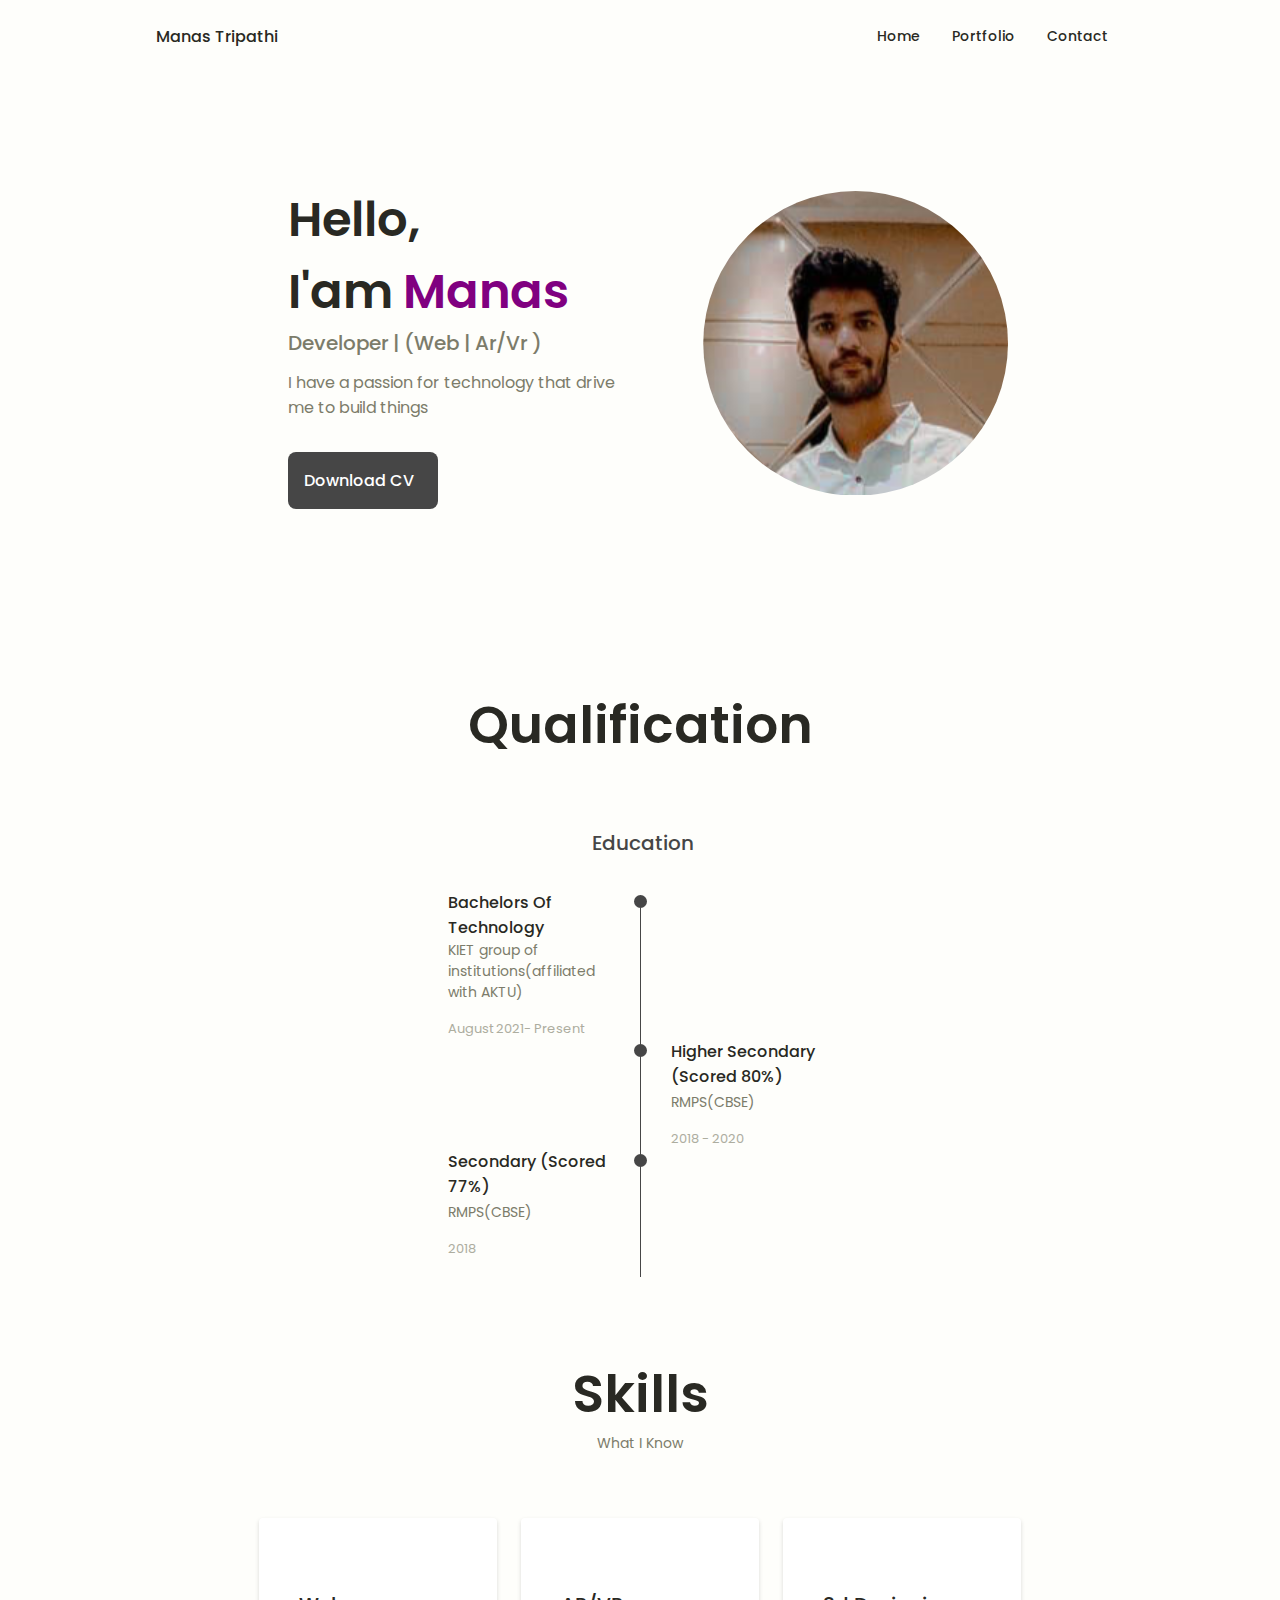
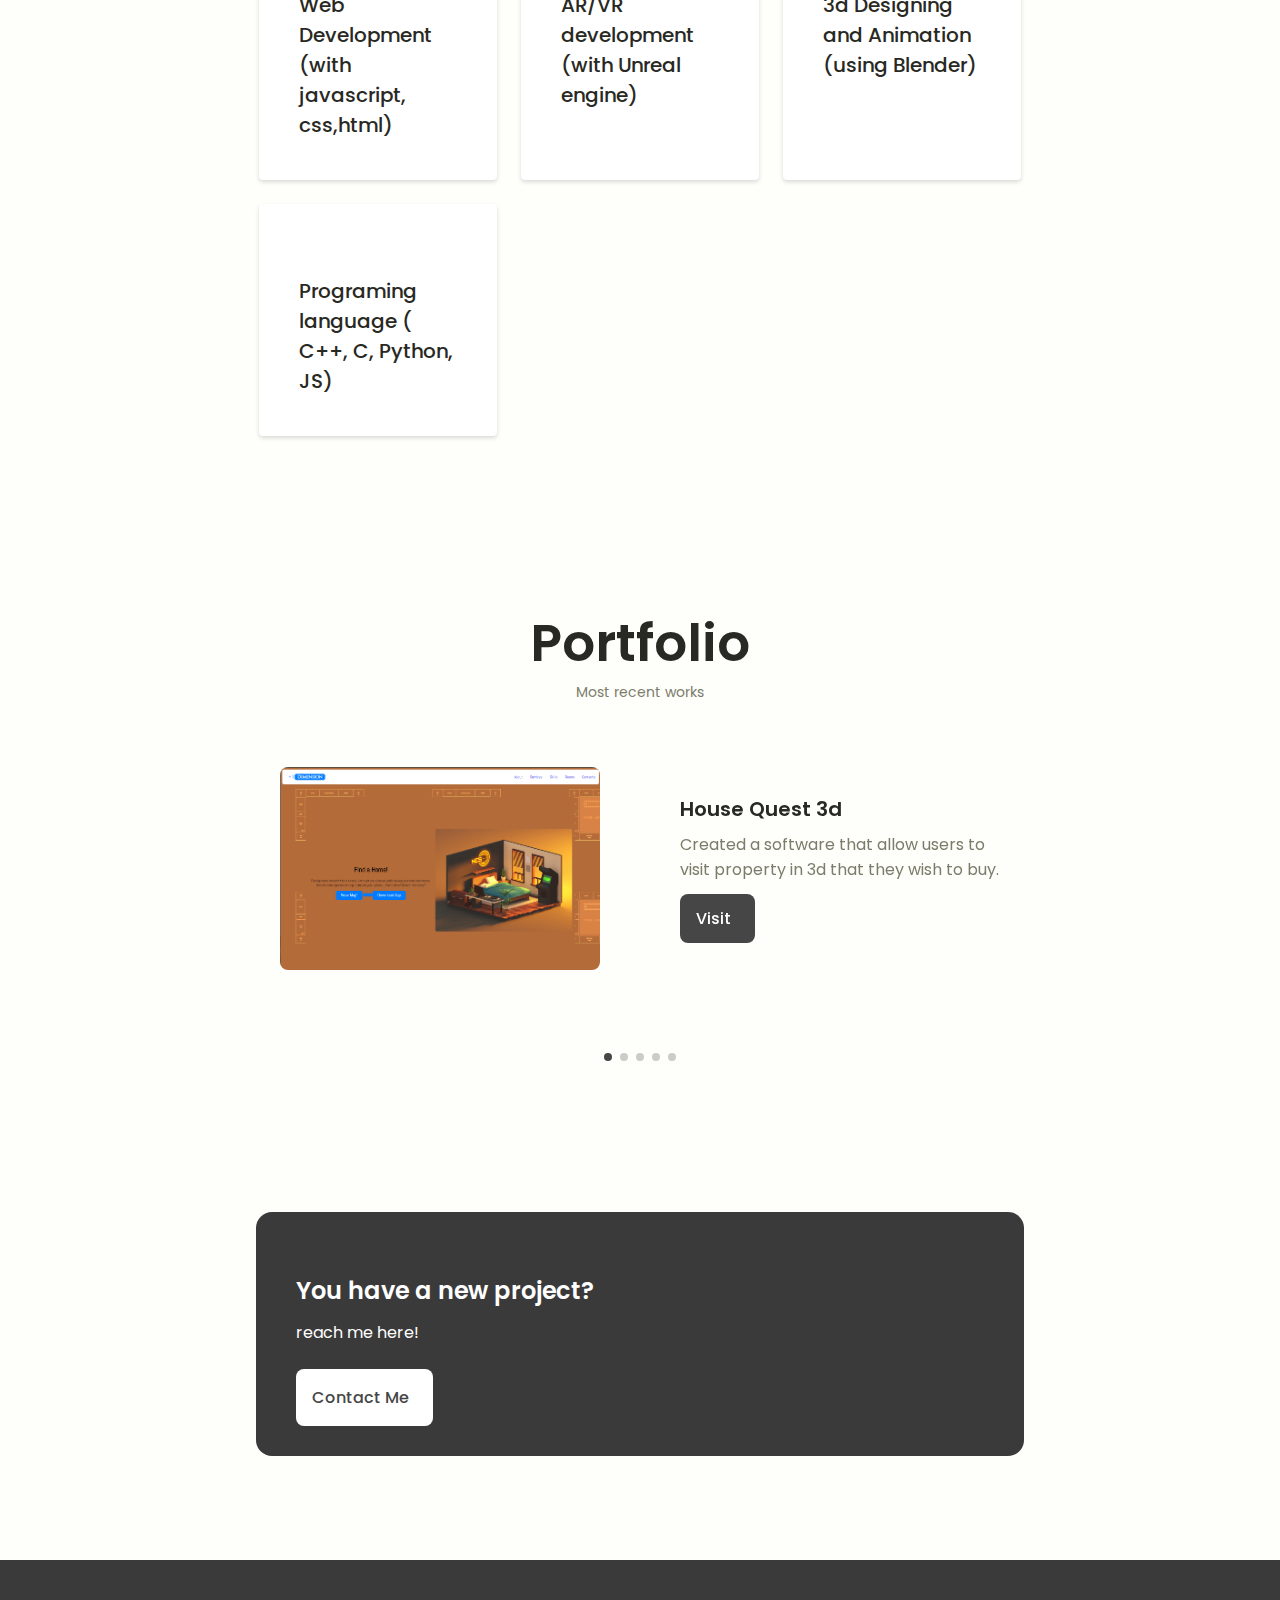
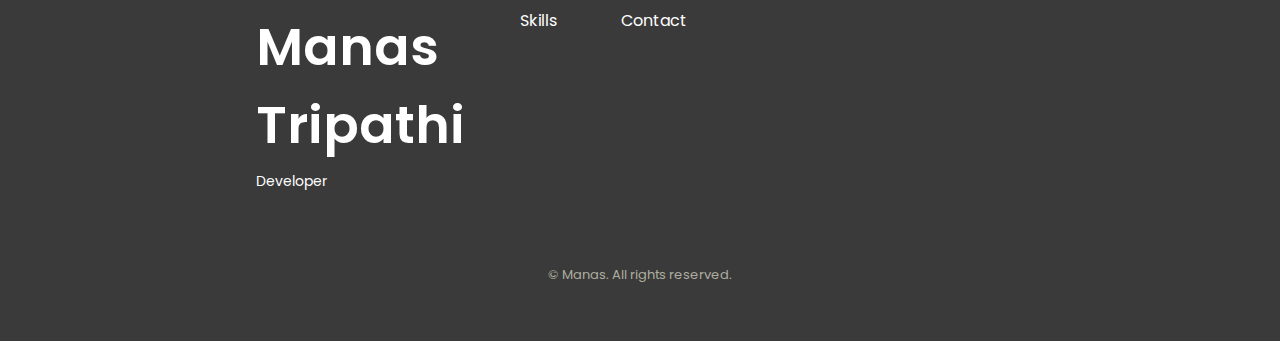
==== commit f90d19a0: "Nav Bar Updated" ====
--- a/src/index.html
+++ b/src/index.html
@@ -27,11 +27,11 @@
                                 <i class="uil uil-estate nav__icon"></i>Home
                             </a>
                         </li>
-                        <!-- <li class="nav__item">
+                        <li class="nav__item">
                             <a href="about.html" class="nav__link">
-                                <i class="uil uil-user nav__icon"></i>About
-                            </a>
-                        </li> -->
+                                <i class="uil uil-user nav__icon"></i>Portfolio
+                            </a>
+                        </li>
                         <!-- <li class="nav__item">
                             <a href="#skills" class="nav__link">
                                 <i class="uil uil-file-alt nav__icon"></i>Skills
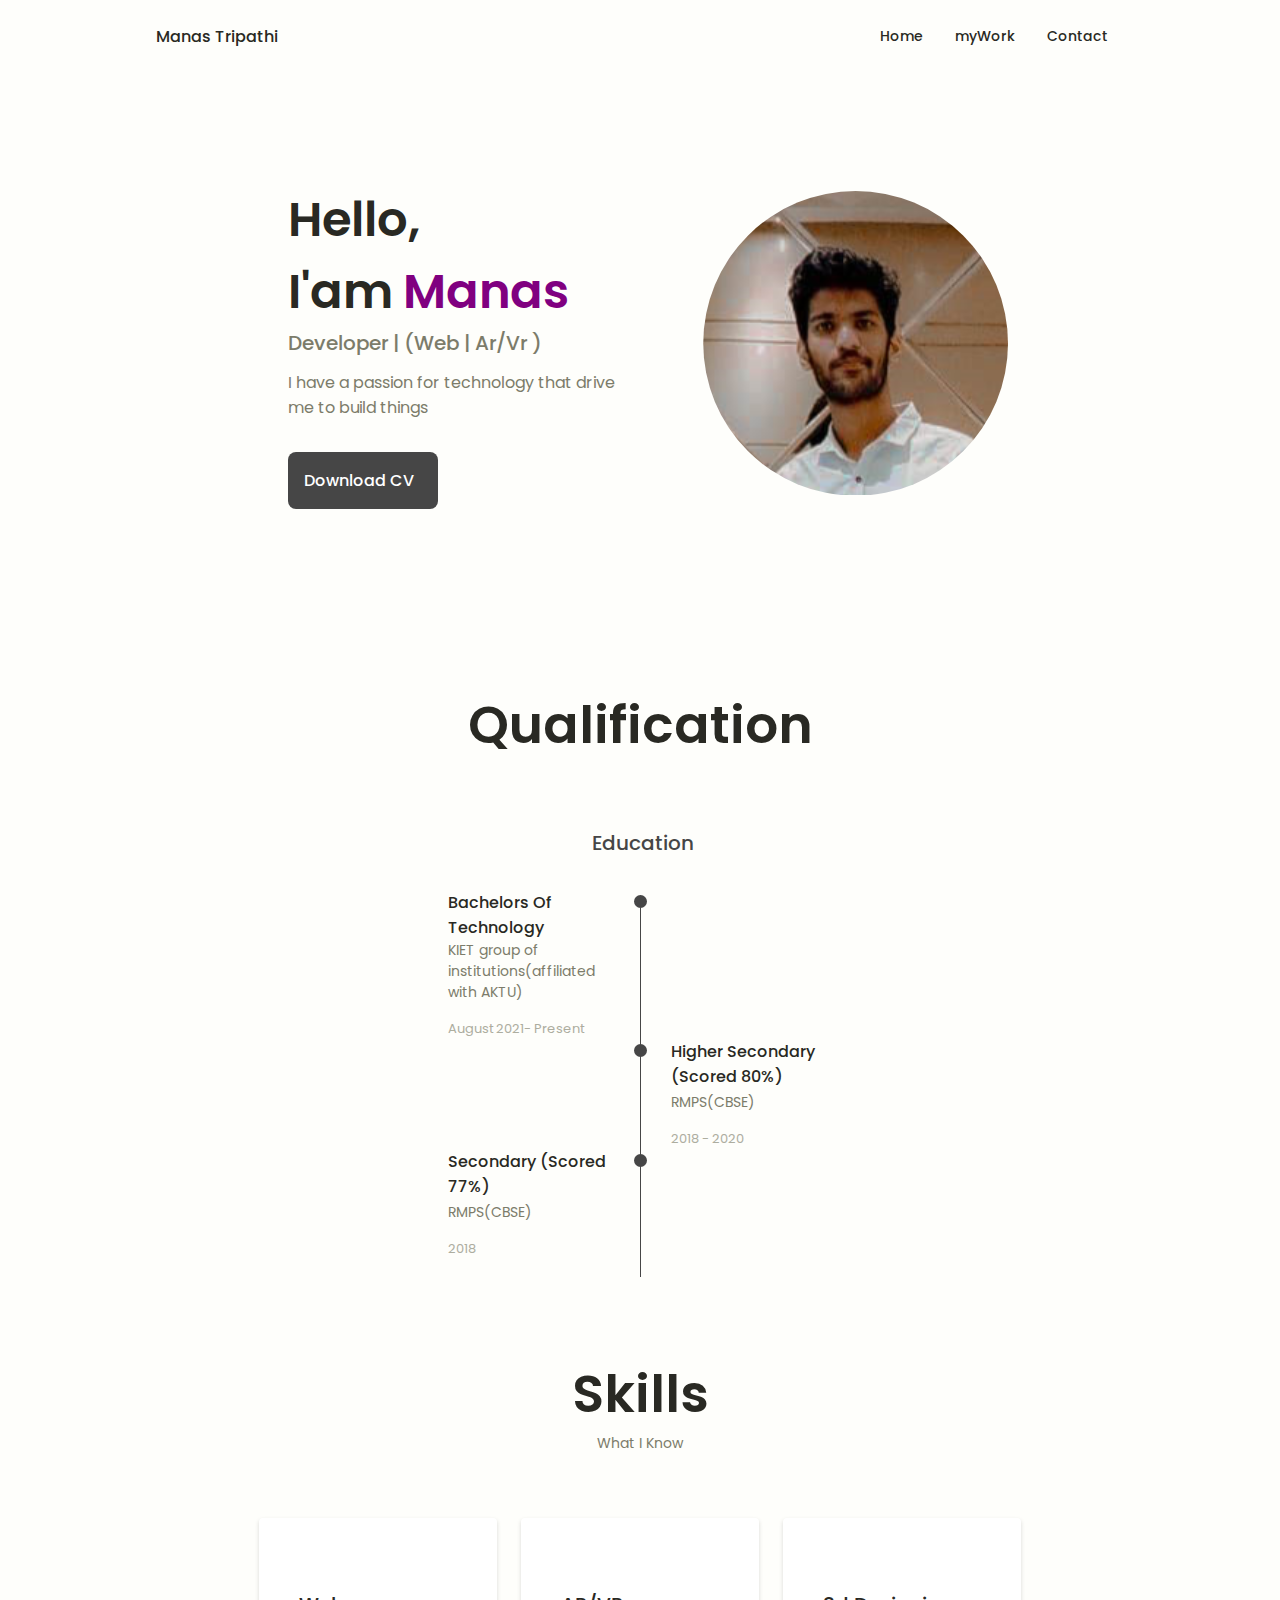
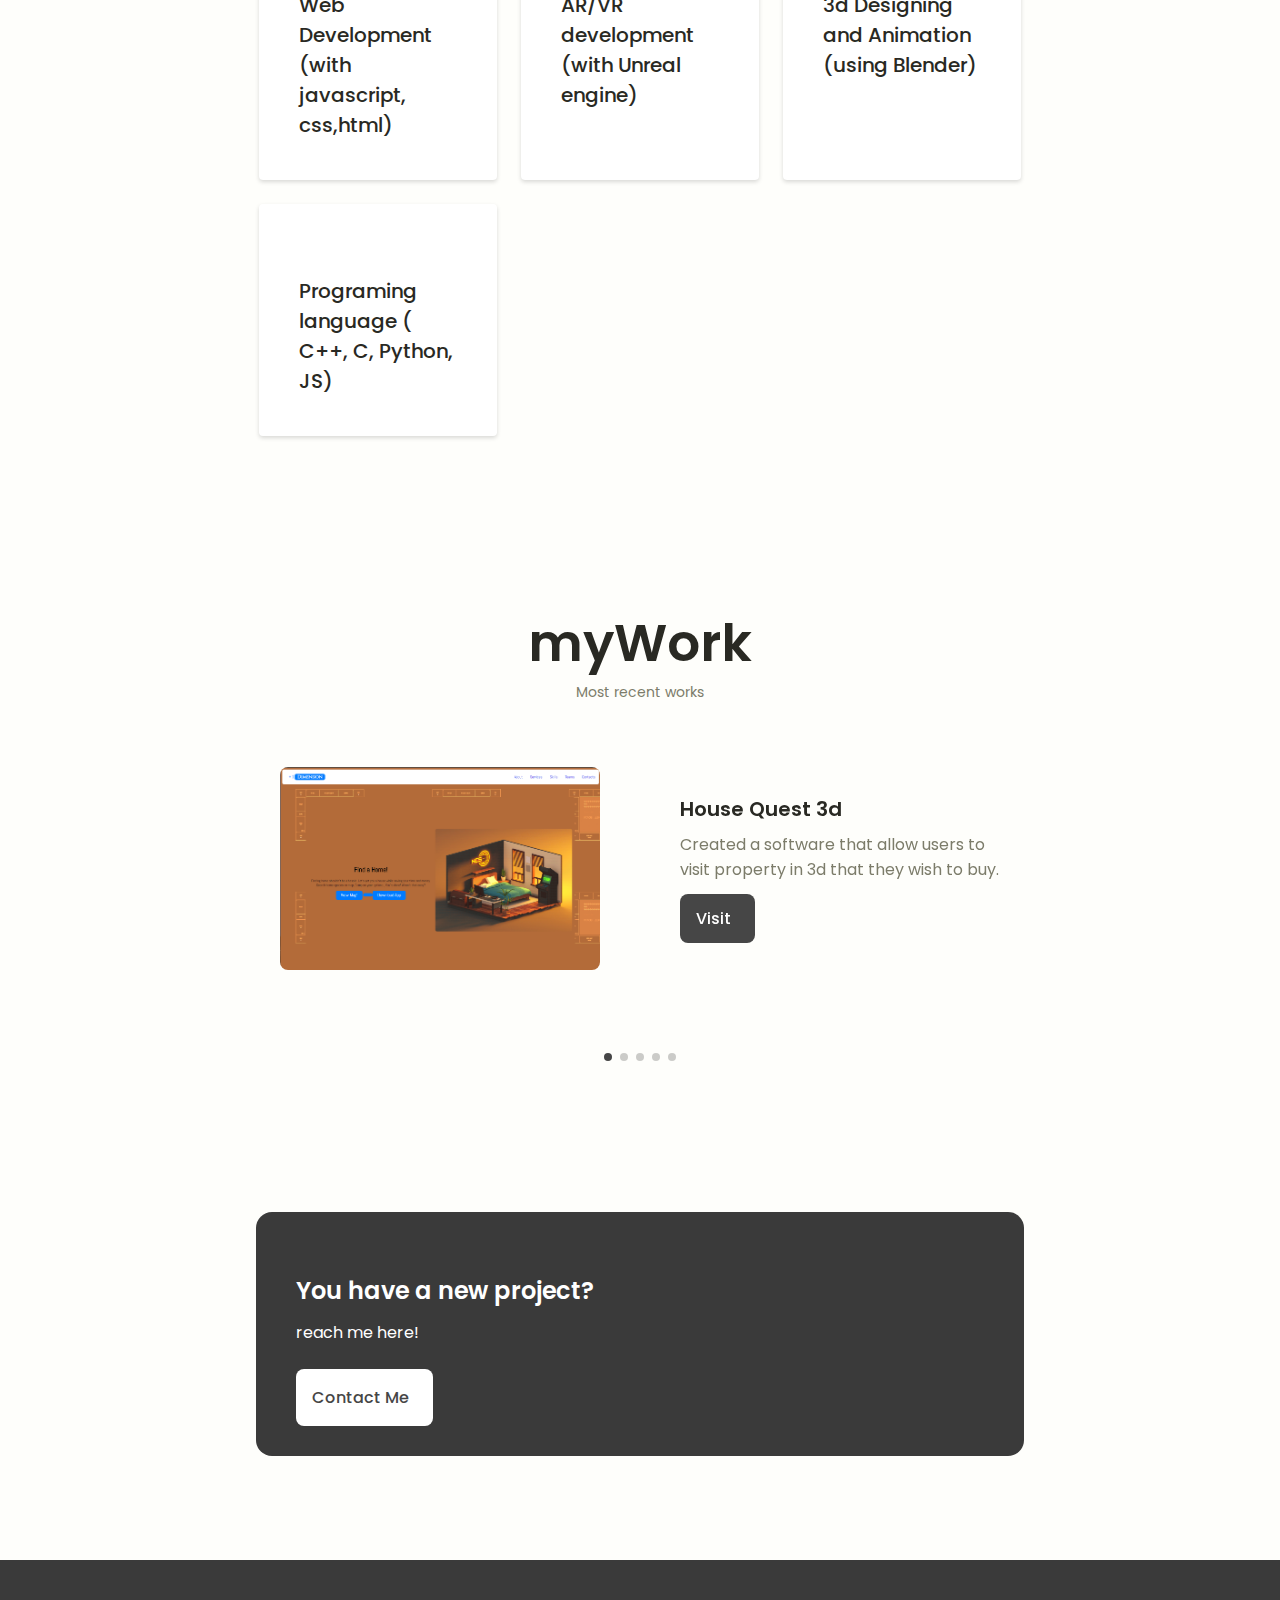
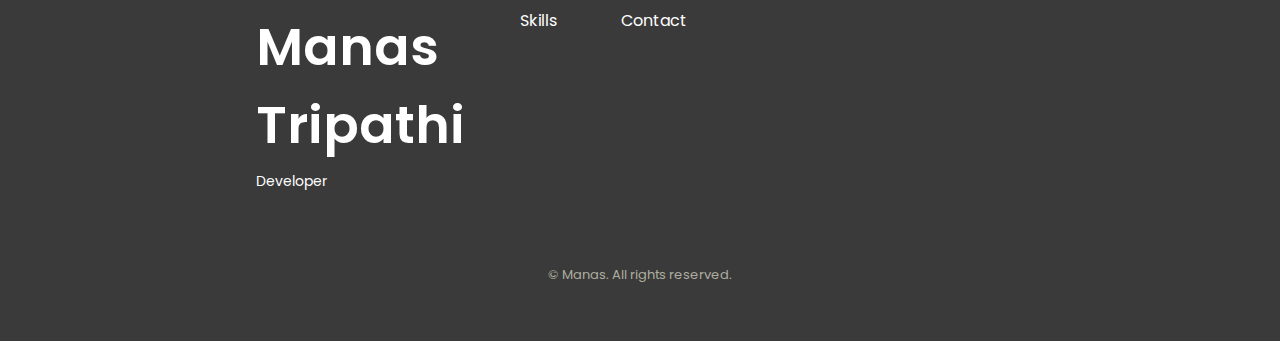
==== commit 5615e6fe: "ok" ====
--- a/src/index.html
+++ b/src/index.html
@@ -28,8 +28,8 @@
                             </a>
                         </li>
                         <li class="nav__item">
-                            <a href="about.html" class="nav__link">
-                                <i class="uil uil-user nav__icon"></i>Portfolio
+                            <a href="myWork.html" class="nav__link">
+                                <i class="uil uil-user nav__icon"></i>myWork
                             </a>
                         </li>
                         <!-- <li class="nav__item">
@@ -116,7 +116,7 @@
                                 Contact Me<i class="uil uil-message button__icon"></i>
                             </a> -->
 
-                             <a download="" href="https://drive.google.com/file/d/1LPjIWQvHaZgqdD2-0uBYxpJ3vOvAZEfF/view?usp=sharing" target="_blank"  class="button button--flex">
+                             <a download="" href="https://drive.google.com/file/d/1RrAaCO7Lj_dcYEfx6xinMwFSXlvgleyg/view?usp=sharing" target="_blank"  class="button button--flex">
                                 Download CV<i class="uil uil-download-alt button__icon"></i>
                             </a>
                         </div>
@@ -486,7 +486,7 @@
         <!--==================== PORTFOLIO ====================-->
         <section class="portfolio section" id="portfolio">
 
-            <h2 class="section__title">Portfolio</h2>
+            <h2 class="section__title">myWork</h2>
             <span class="section__subtitle">Most recent works</span>
 
             <div class="portfolio__container container swiper-container">
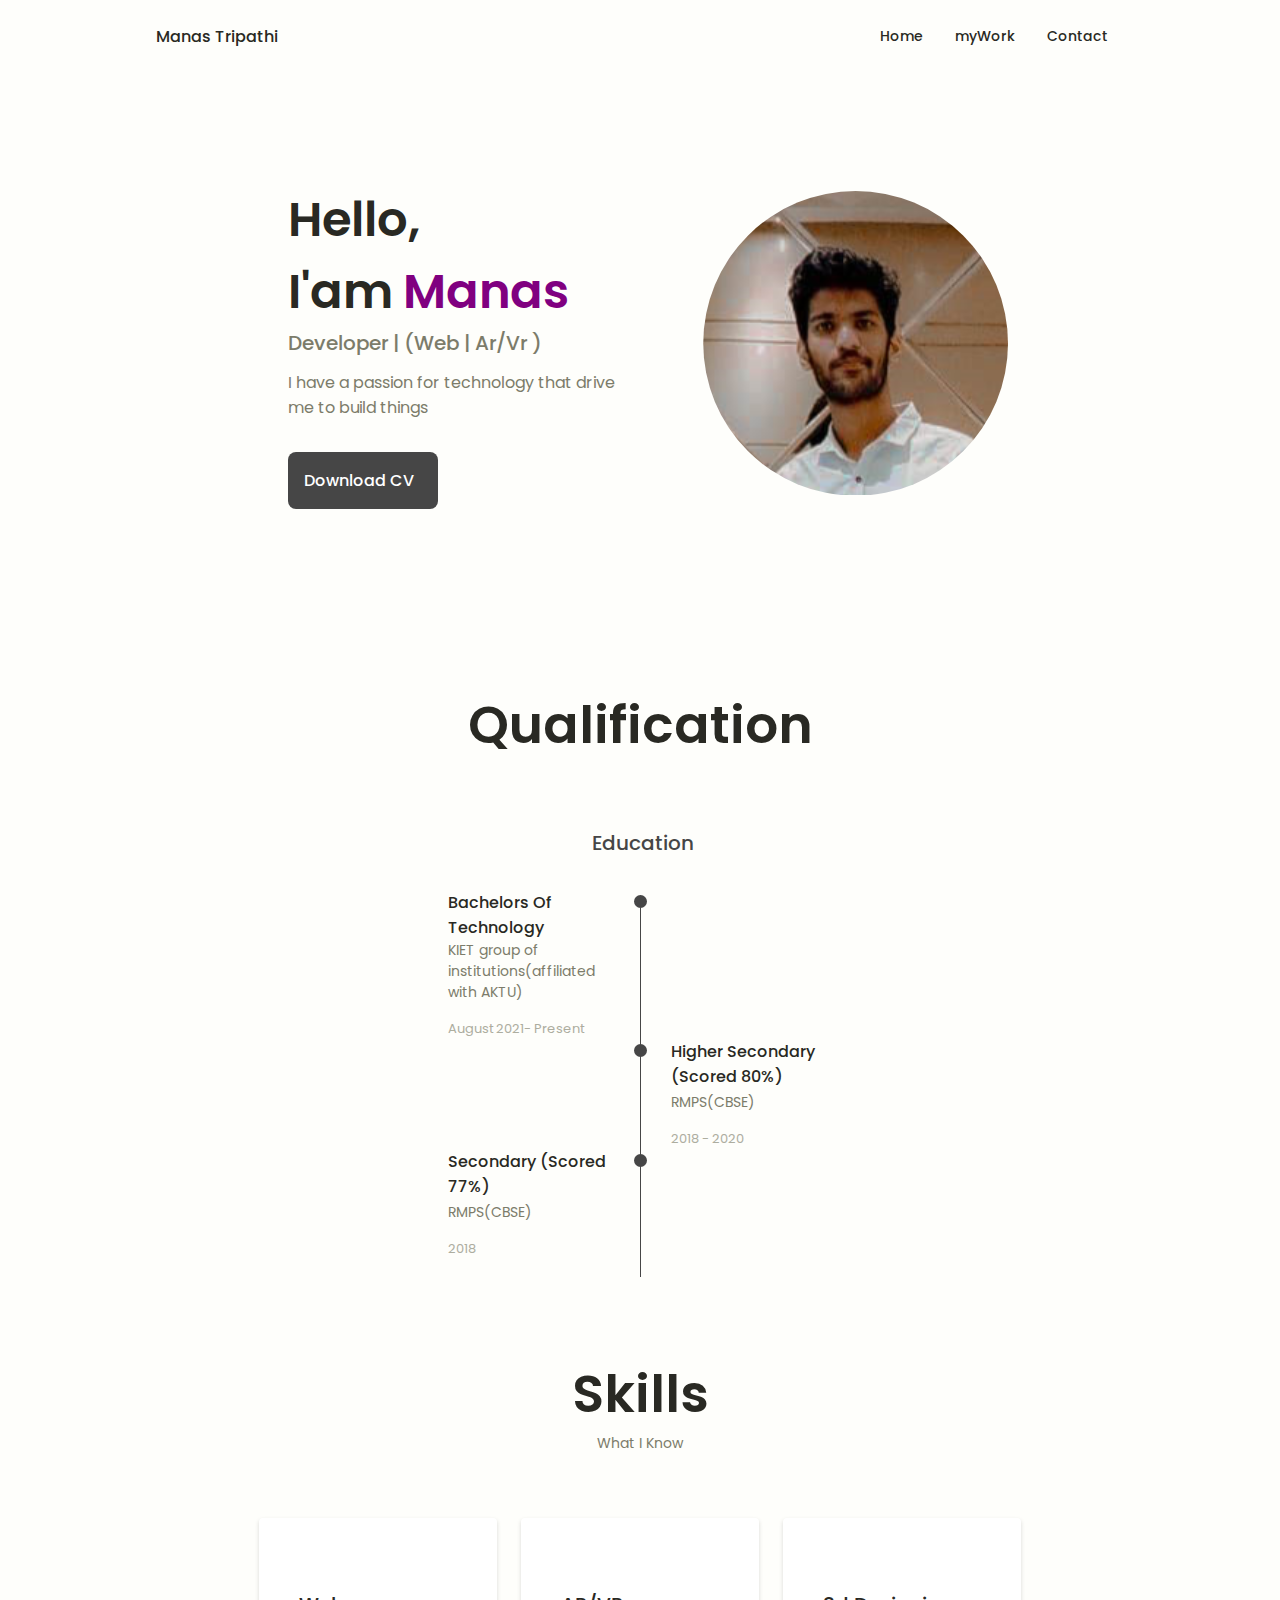
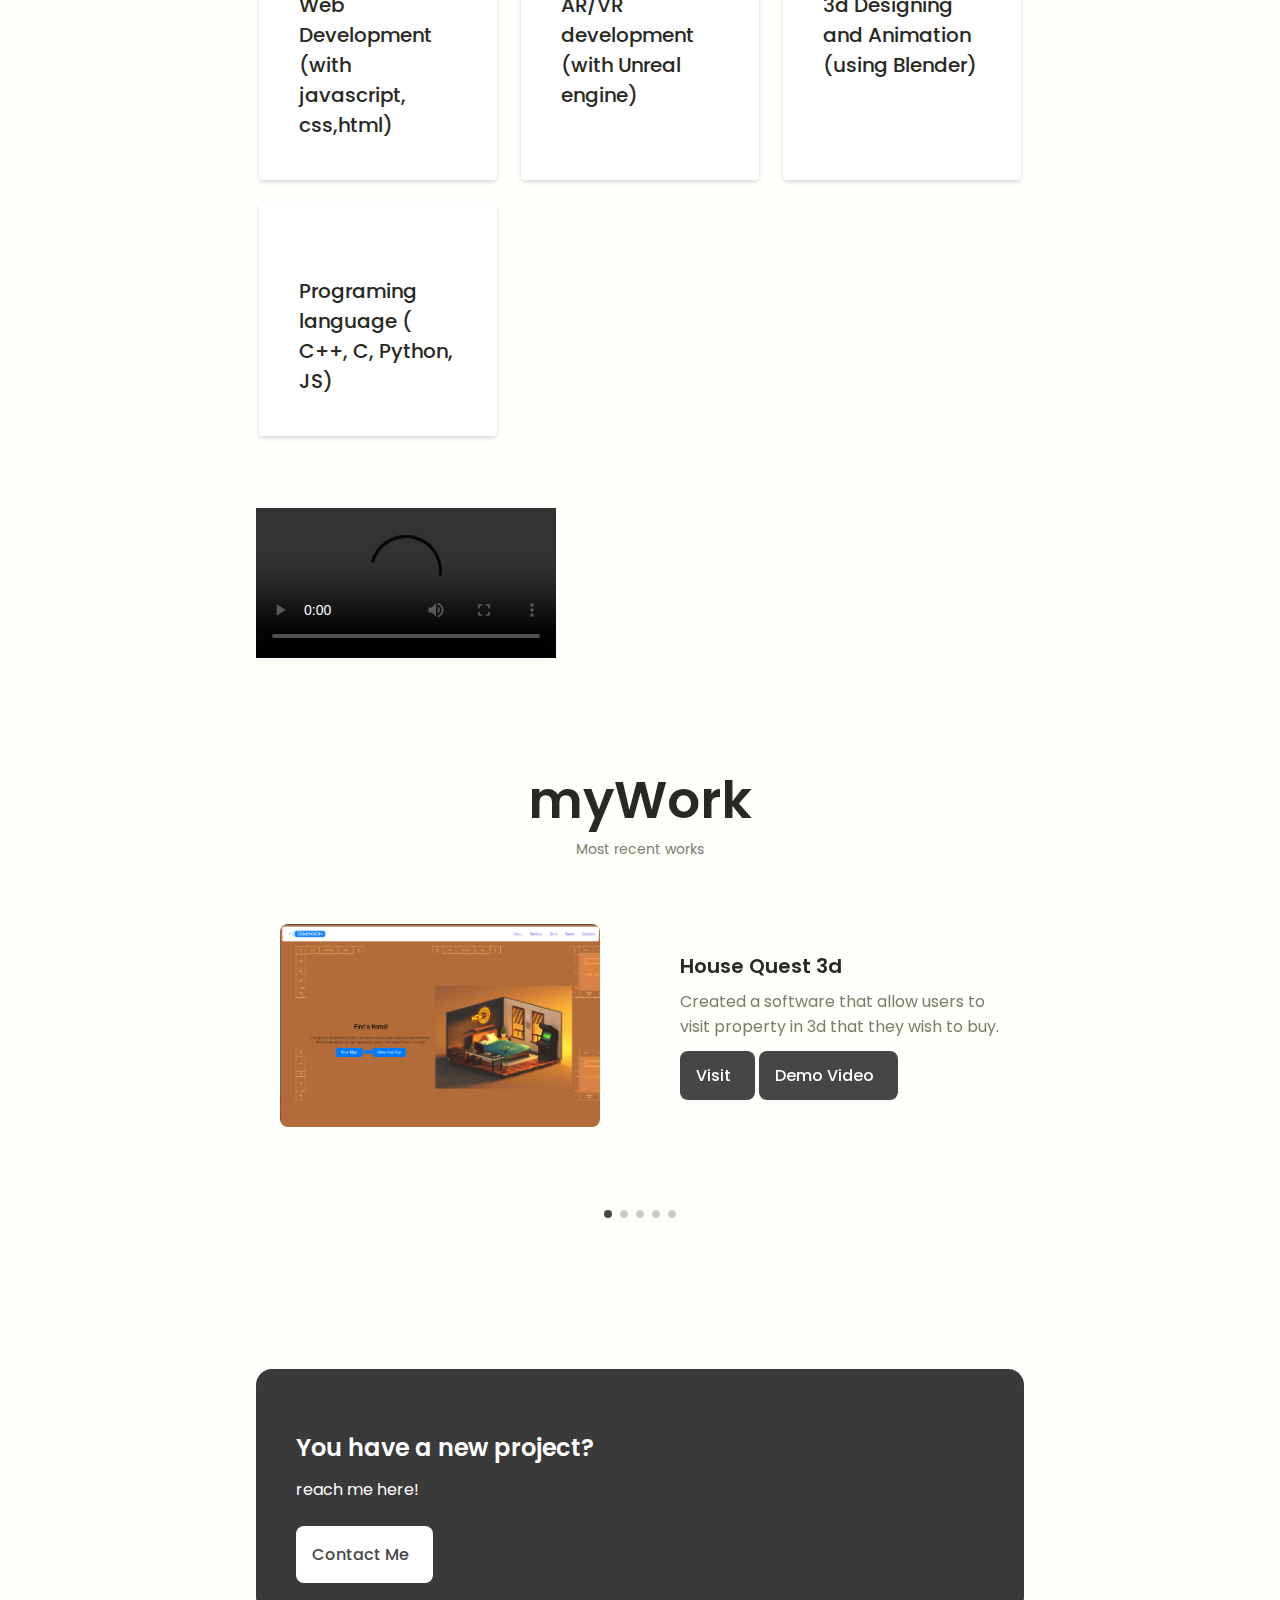
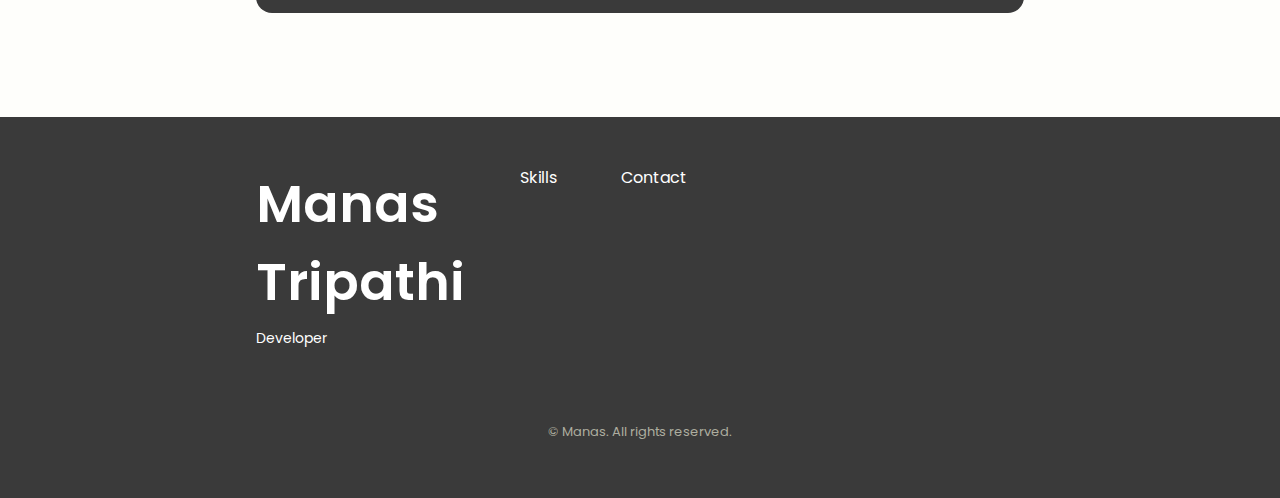
==== commit e3ad1fa9: "ok" ====
--- a/src/index.html
+++ b/src/index.html
@@ -483,6 +483,16 @@
        
         </div>
         </section>
+        
+        
+        <!-- the youtube video  -->
+         <!-- <iframe height="480" width="500" 
+            src="https://www.youtube.com/watch?v=f_1Gyc9n10w"> 
+      </iframe>  -->
+<video class="container"  controls>
+  <source src="./packages/videos/movie1.mp4" type="video/mp4">
+Your browser does not support the video tag.
+</video>
         <!--==================== PORTFOLIO ====================-->
         <section class="portfolio section" id="portfolio">
 
@@ -504,6 +514,10 @@
                         Visit 
                         <i class="uil uil-arrow-right button__icon"></i>
                     </a>
+                    <a href="https://youtu.be/AjoBPHl8if4?si=_ApWuwzE3WTg_7O6" class="button button--flex button--small portfolio__button">
+                            Demo Video
+                        <i class="uil uil-arrow-right button__icon"></i>
+                    </a>
                 </div>
             </div>
 
@@ -548,6 +562,10 @@
                         Download
                         <i class="uil uil-arrow-right button__icon"></i>
                     </a>
+                    <a href="https://youtu.be/IA-PzRwRYsQ" class="button button--flex button--small portfolio__button">
+                            Demo Video
+                        <i class="uil uil-arrow-right button__icon"></i>
+                    </a>
                 </div>
             </div>
 
@@ -572,14 +590,14 @@
                 <img src="https://cdn.apnnews.com/wp-content/themes/blognews/images/logo.png" alt="" class="portfolio__img">
 
                 <div class="portfolio_">
-                    <h3 class="portfolio__title">Published & Featured</h3>
+                    <h3 class="portfolio__title">Animation</h3>
                     <p class="portfolio__description"></p>
                     <a href="portfolio.html#portfolio6" class="button button--flex button--small portfolio__button">
-                        Know more
+                        Video
                         <i class="uil uil-arrow-right button__icon"></i>
                     </a>
                 </div>
-            </div>-->
+            </div> -->
 
                 </div> 
 
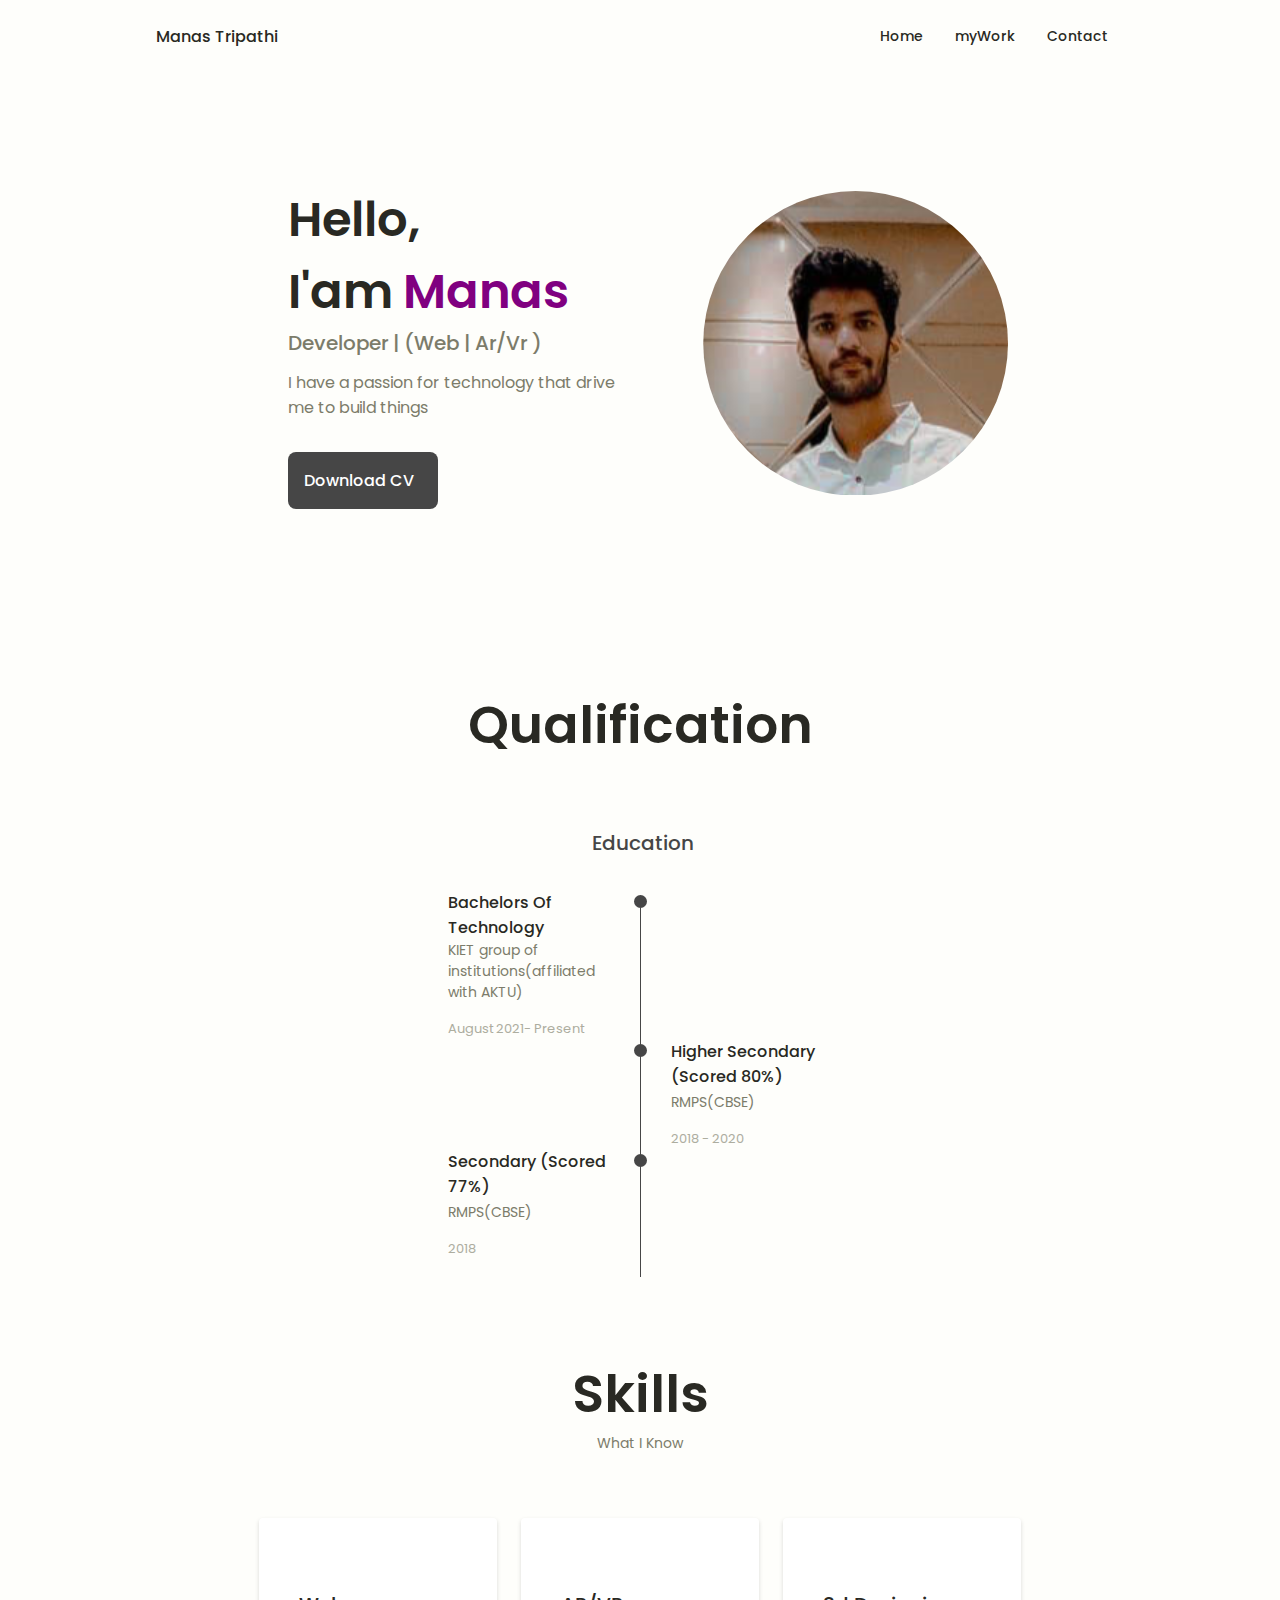
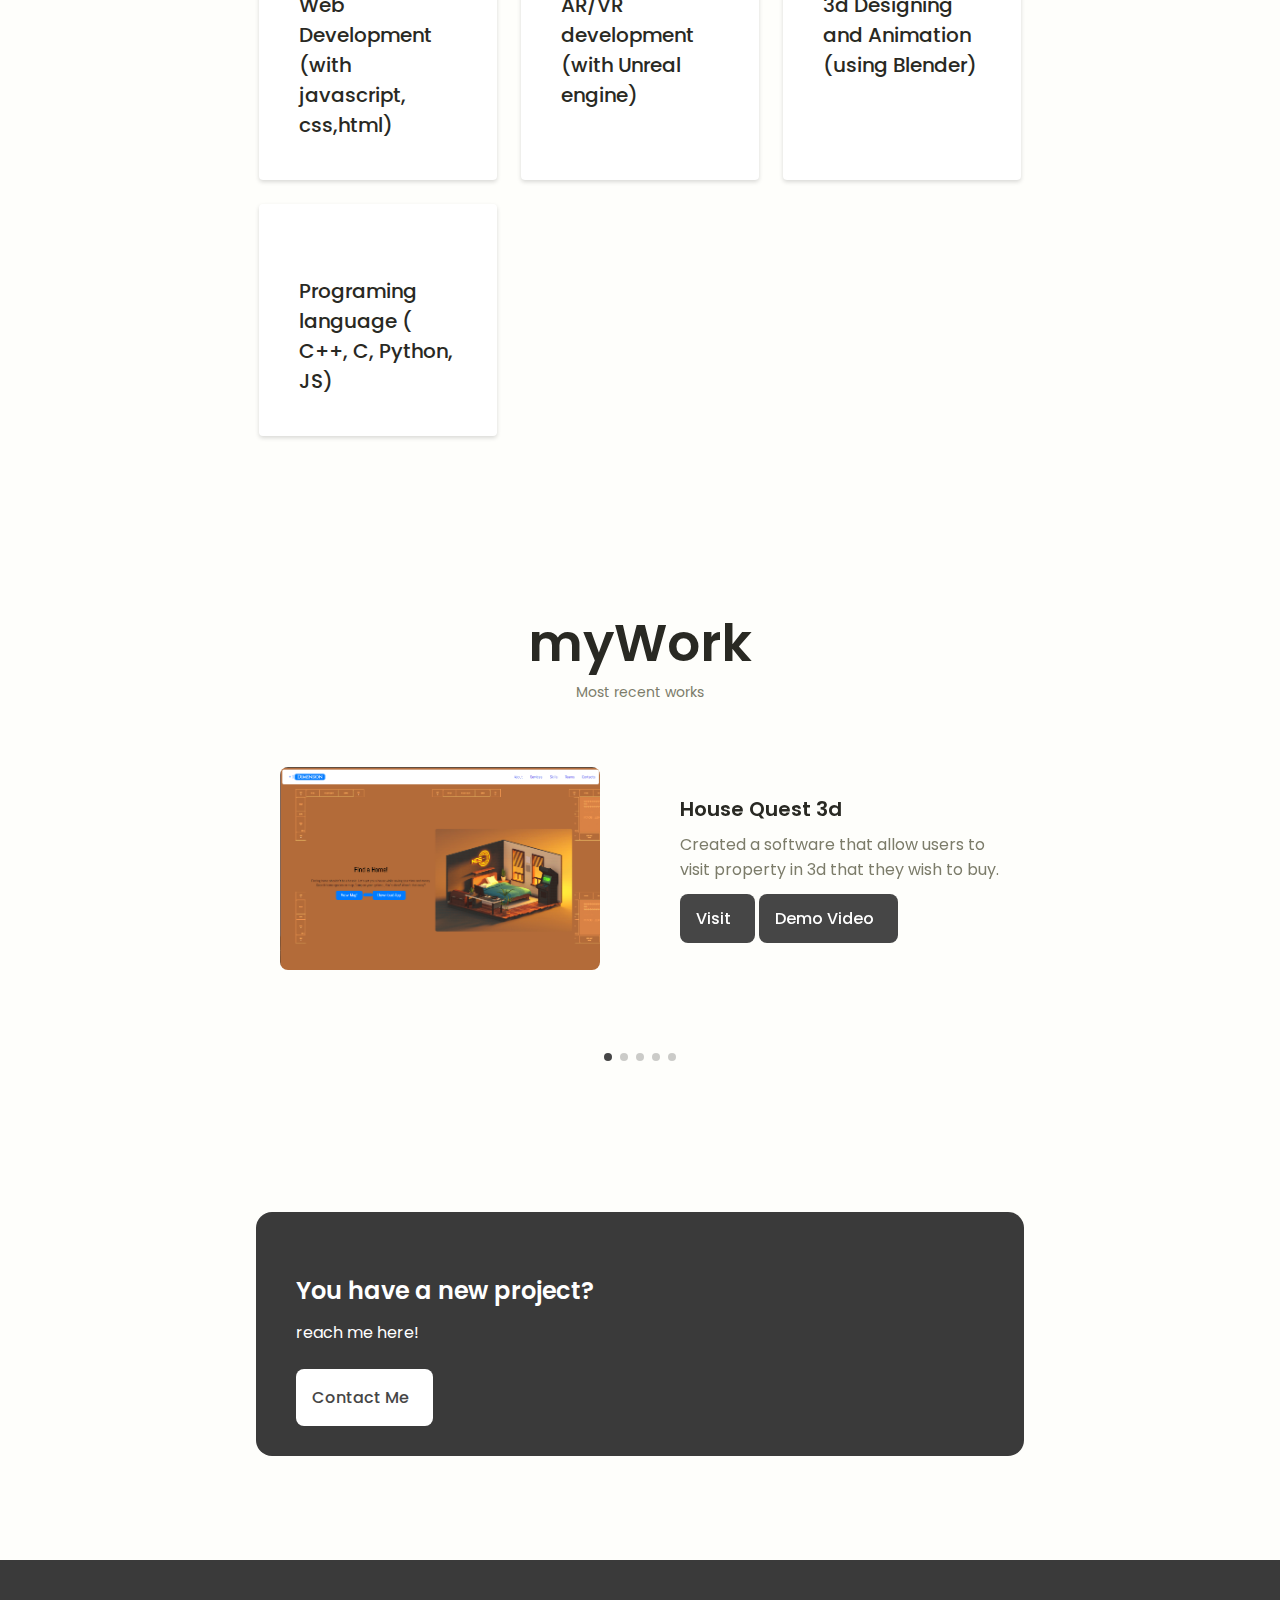
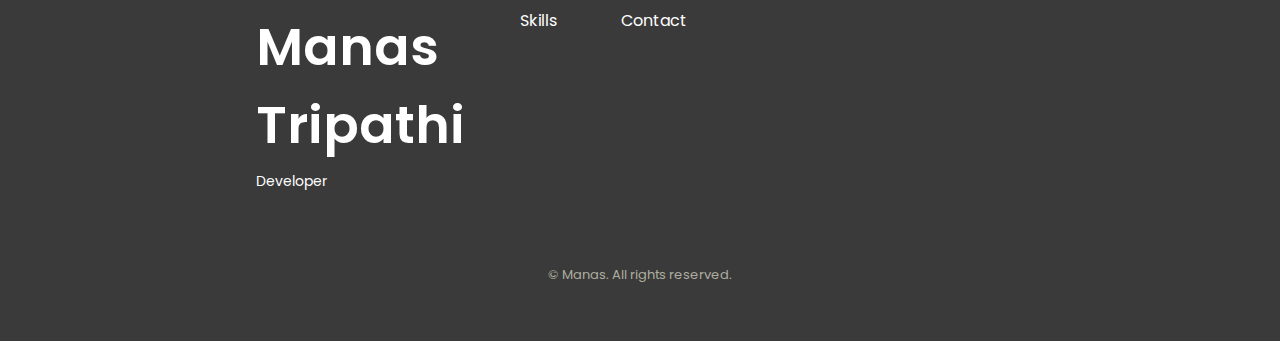
==== commit f28a1e3c: "ok" ====
--- a/src/index.html
+++ b/src/index.html
@@ -489,10 +489,10 @@
          <!-- <iframe height="480" width="500" 
             src="https://www.youtube.com/watch?v=f_1Gyc9n10w"> 
       </iframe>  -->
-<video class="container"  controls>
+<!-- <video class="container"  controls>
   <source src="./packages/videos/movie1.mp4" type="video/mp4">
 Your browser does not support the video tag.
-</video>
+</video> -->
         <!--==================== PORTFOLIO ====================-->
         <section class="portfolio section" id="portfolio">
 
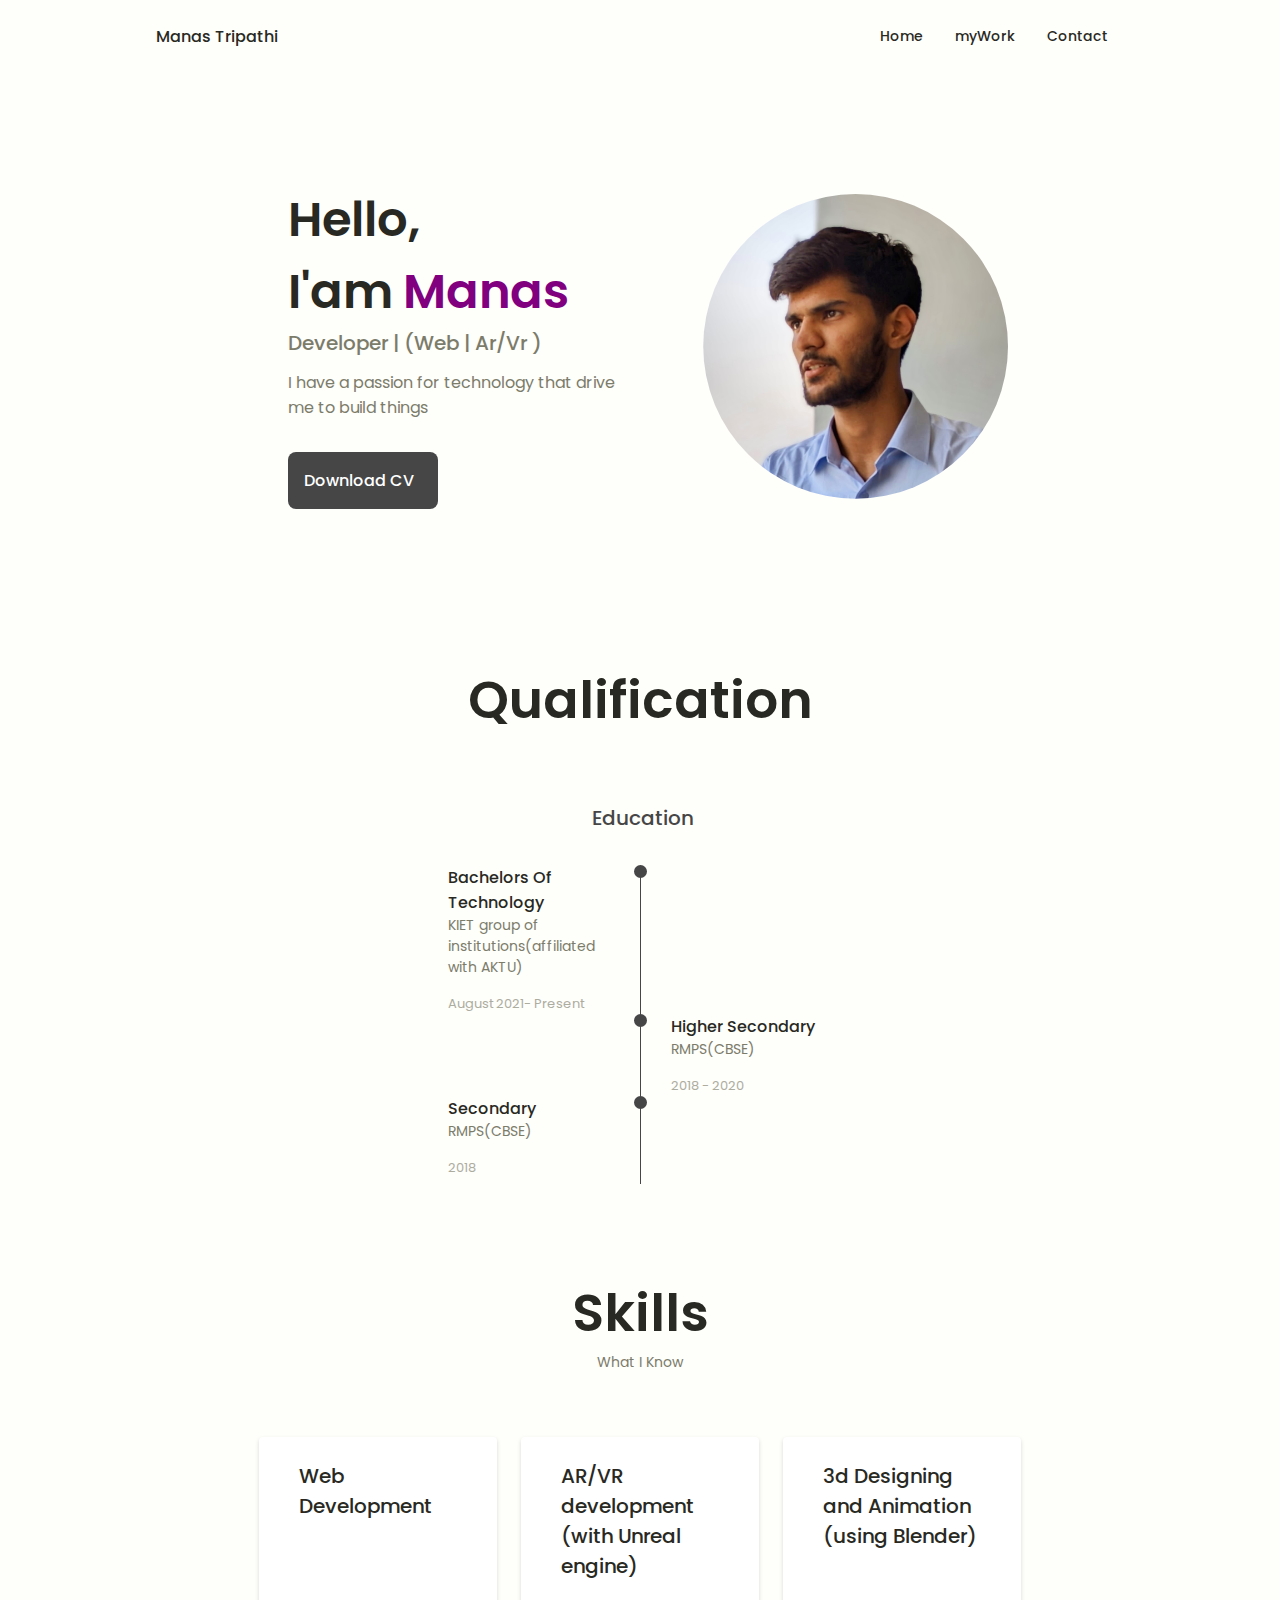
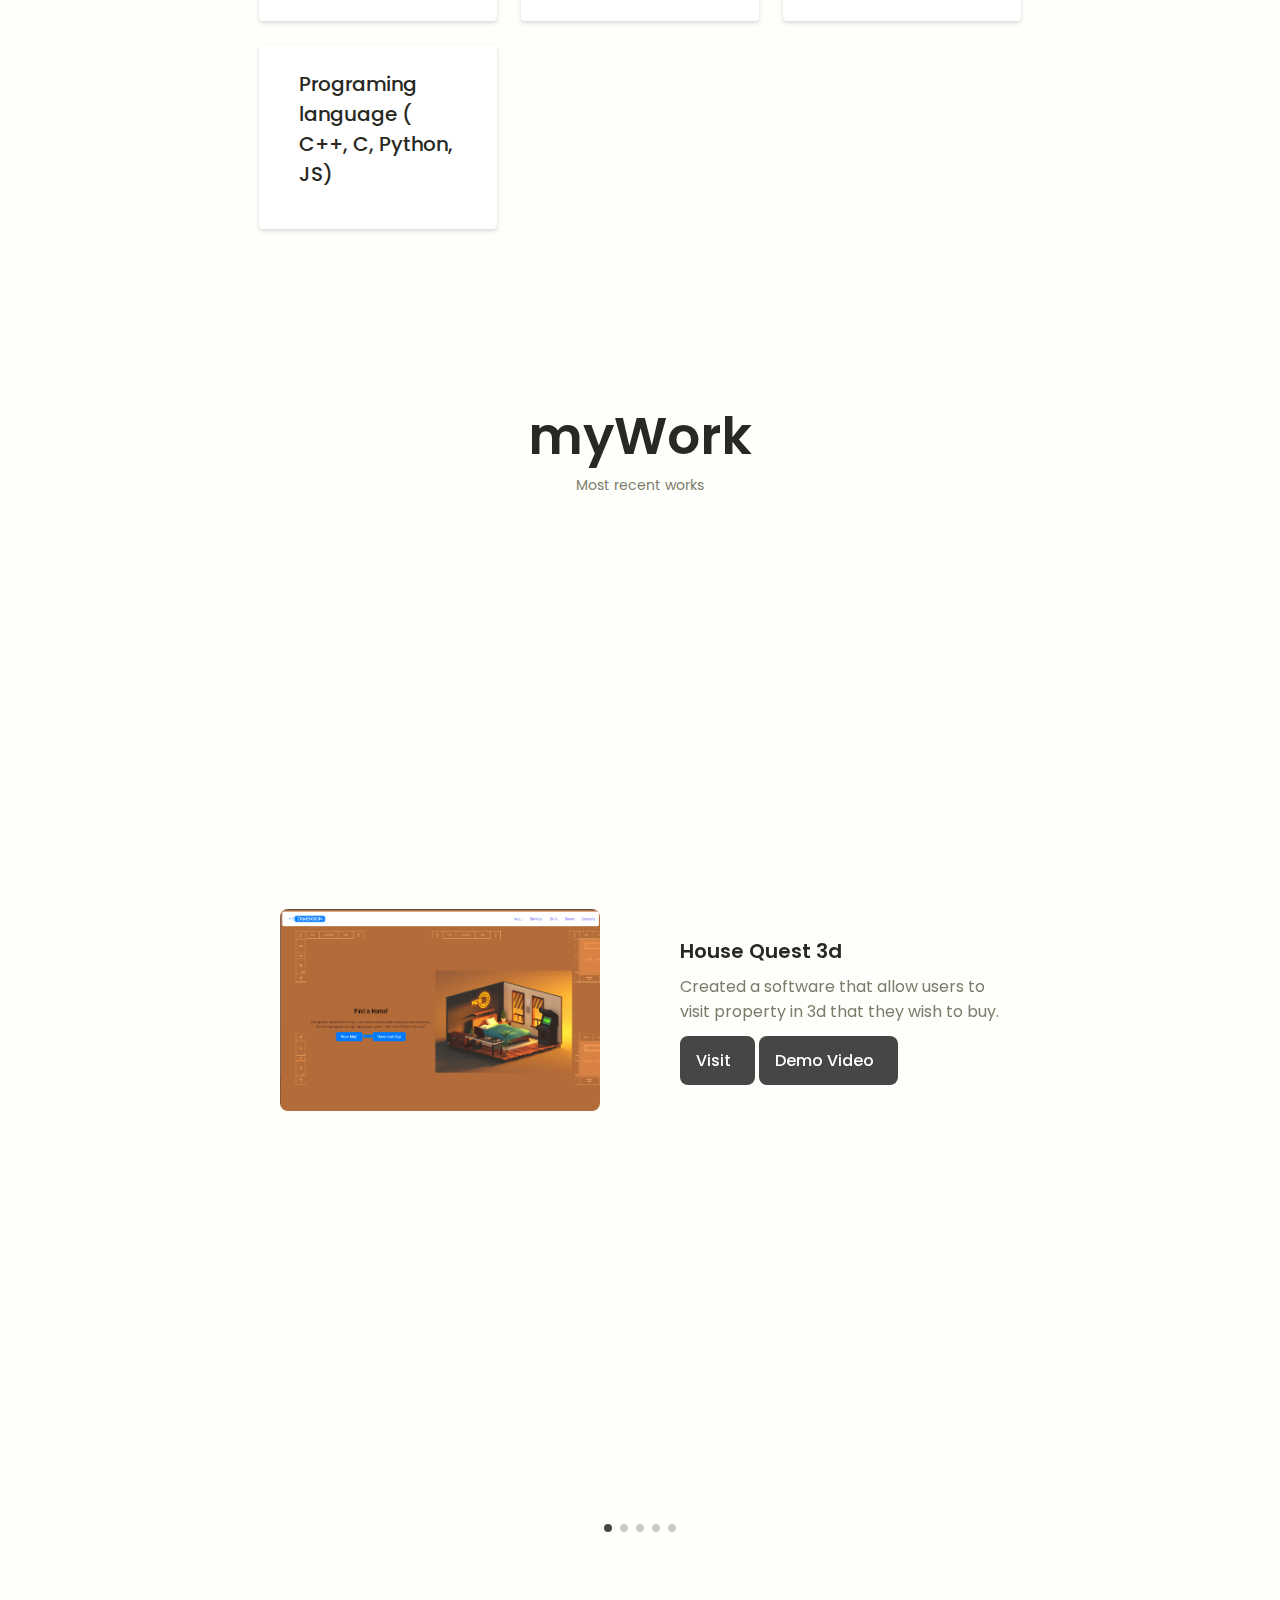
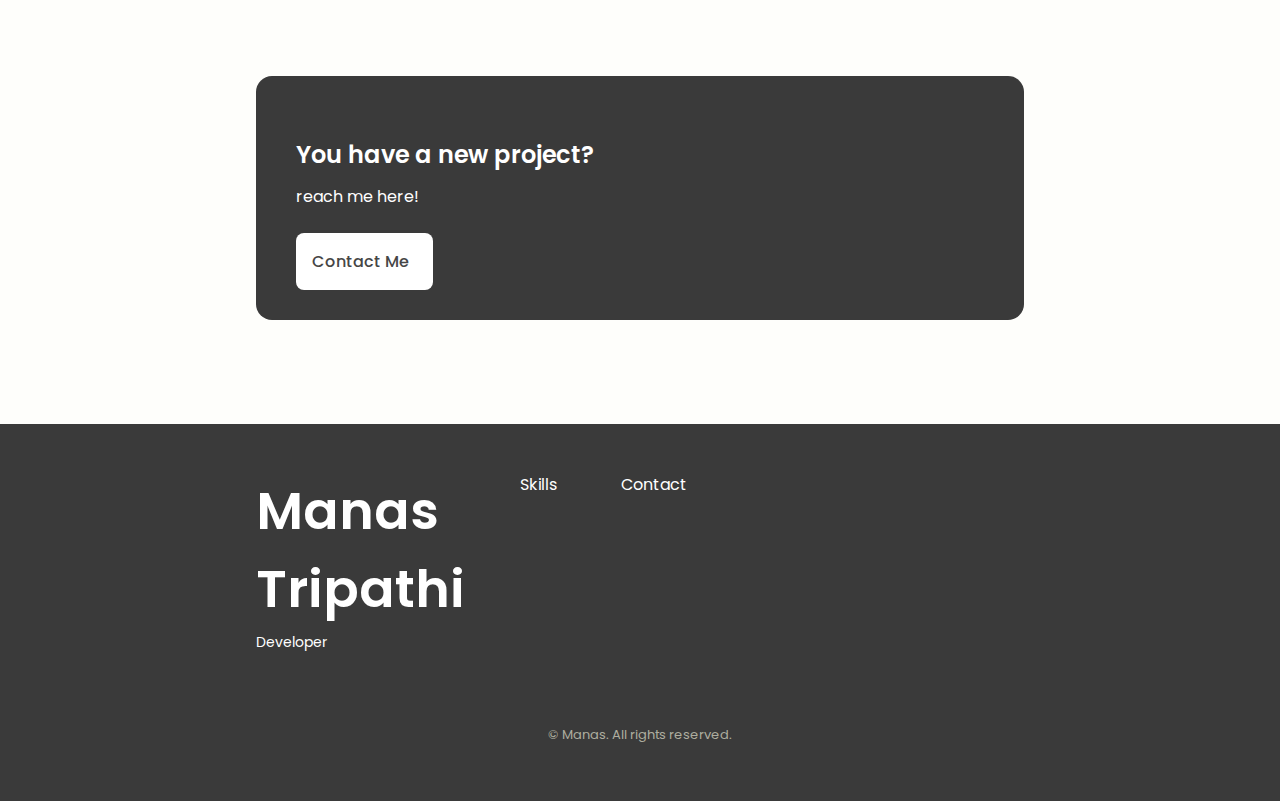
==== commit 97b8f423: "ok" ====
--- a/src/index.html
+++ b/src/index.html
@@ -1,5 +1,4 @@
-<!DOCTYPE html>
-    <html lang="en">
+<html>
     <head>
         <meta charset="UTF-8">
         <meta name="viewport" content="width=device-width, initial-scale=1.0">
@@ -97,11 +96,11 @@
                              <circle cx="110" cy="100" r="100" fill="black" mask="url(#myMask)" />
                                 </mask>
                                 <g mask="url(#mask0)">
-                                    <path d="M190.312 36.4879C206.582 62.1187 201.309 102.826 182.328 134.186C163.346 
+                                    <!-- <path d="M190.312 36.4879C206.582 62.1187 201.309 102.826 182.328 134.186C163.346 
                                     165.547 130.807 187.559 100.226 186.353C69.6454 185.297 41.0228 161.023 21.7403 
                                     129.362C2.45775 97.8511 -7.48481 59.1033 6.67581 34.5279C20.9871 10.1032 59.7028 
-                                    -0.149132 97.9666 0.00163737C136.23 0.303176 174.193 10.857 190.312 36.4879Z"/>
-                                    <image class="home__blob-img" x="" xlink:href="packages/images/index.png"/>
+                                    -0.149132 97.9666 0.00163737C136.23 0.303176 174.193 10.857 190.312 36.4879Z"/> -->
+                                    <image class="home__blob-img" x="" xlink:href="packages/images/index.jpg"/>
                                 </g>
                             </svg>
                         </div>
@@ -116,7 +115,7 @@
                                 Contact Me<i class="uil uil-message button__icon"></i>
                             </a> -->
 
-                             <a download="" href="https://drive.google.com/file/d/1RrAaCO7Lj_dcYEfx6xinMwFSXlvgleyg/view?usp=sharing" target="_blank"  class="button button--flex">
+                             <a download="" href="/images/Manas_Resume_3_0_web.pdf" target="_blank"  class="button button--flex">
                                 Download CV<i class="uil uil-download-alt button__icon"></i>
                             </a>
                         </div>
@@ -183,7 +182,7 @@
                 </div>
 
                 <div>
-                    <h3 class="qualification__title">Higher Secondary (Scored 80%)</h3>
+                    <h3 class="qualification__title">Higher Secondary</h3>
                     <span class="qualification__subtitle">RMPS(CBSE)</span>
                     <div class="qualification__calendar">
                        <i class="uil uil-calendar-alt"></i>
@@ -196,7 +195,7 @@
                 <!--==================== QUALIFICATION 1 ====================--> 
              <div class="qualification__data">
                  <div>
-                     <h3 class="qualification__title">Secondary (Scored 77%)</h3>
+                     <h3 class="qualification__title">Secondary</h3>
                      <span class="qualification__subtitle">RMPS(CBSE)</span>
                      <div class="qualification__calendar">
                         <i class="uil uil-calendar-alt"></i>
@@ -322,7 +321,7 @@
         <div class="services__content">
             <div>
                 <i class="uil uil-copyright skills__icon"></i>
-                <h3 class="services__title">Web Development (with javascript, css,html)<br></h3>
+                <h3 class="services__title">Web Development<br></h3>
             </div>
             <!-- <span class="button button--flex button--small button--link services__button">
                 View more
@@ -539,7 +538,7 @@
             <!--==================== PORTFOLIO 3 ====================-->
         
             <div class="portfolio__content grid swiper-slide">
-                <img src="./packages/images/portfolio3.png" alt="" class="portfolio__img">
+                <img src="./packages/images/portfolio3.jpg" alt="" class="portfolio__img">
 
                 <div class="portfolio_">
                     <h3 class="portfolio__title">BirdEye(Drone design)</h3>
@@ -670,9 +669,9 @@
                     <a href="https://www.linkedin.com/in/manastripathi-m/" target="_blank" class="footer__social">
                         <i class="uil uil-linkedin"></i>
                     </a>
-                    <a href="" target="_blank" class="footer__social">
+                    <!-- <a href="" target="_blank" class="footer__social">
                         <i class="uil uil-instagram"></i>
-                    </a>
+                    </a> -->
                     <a href="mailto: manastripathi.m@gmail.com" target="_blank" class="footer__social">
                         <i class="uil uil-envelopes"></i>
                     </a>
@@ -694,5 +693,4 @@
     <!--==================== MAIN JS ====================-->
     <script src="./packages/js/main.js"></script>
 </body>
-
 </html>